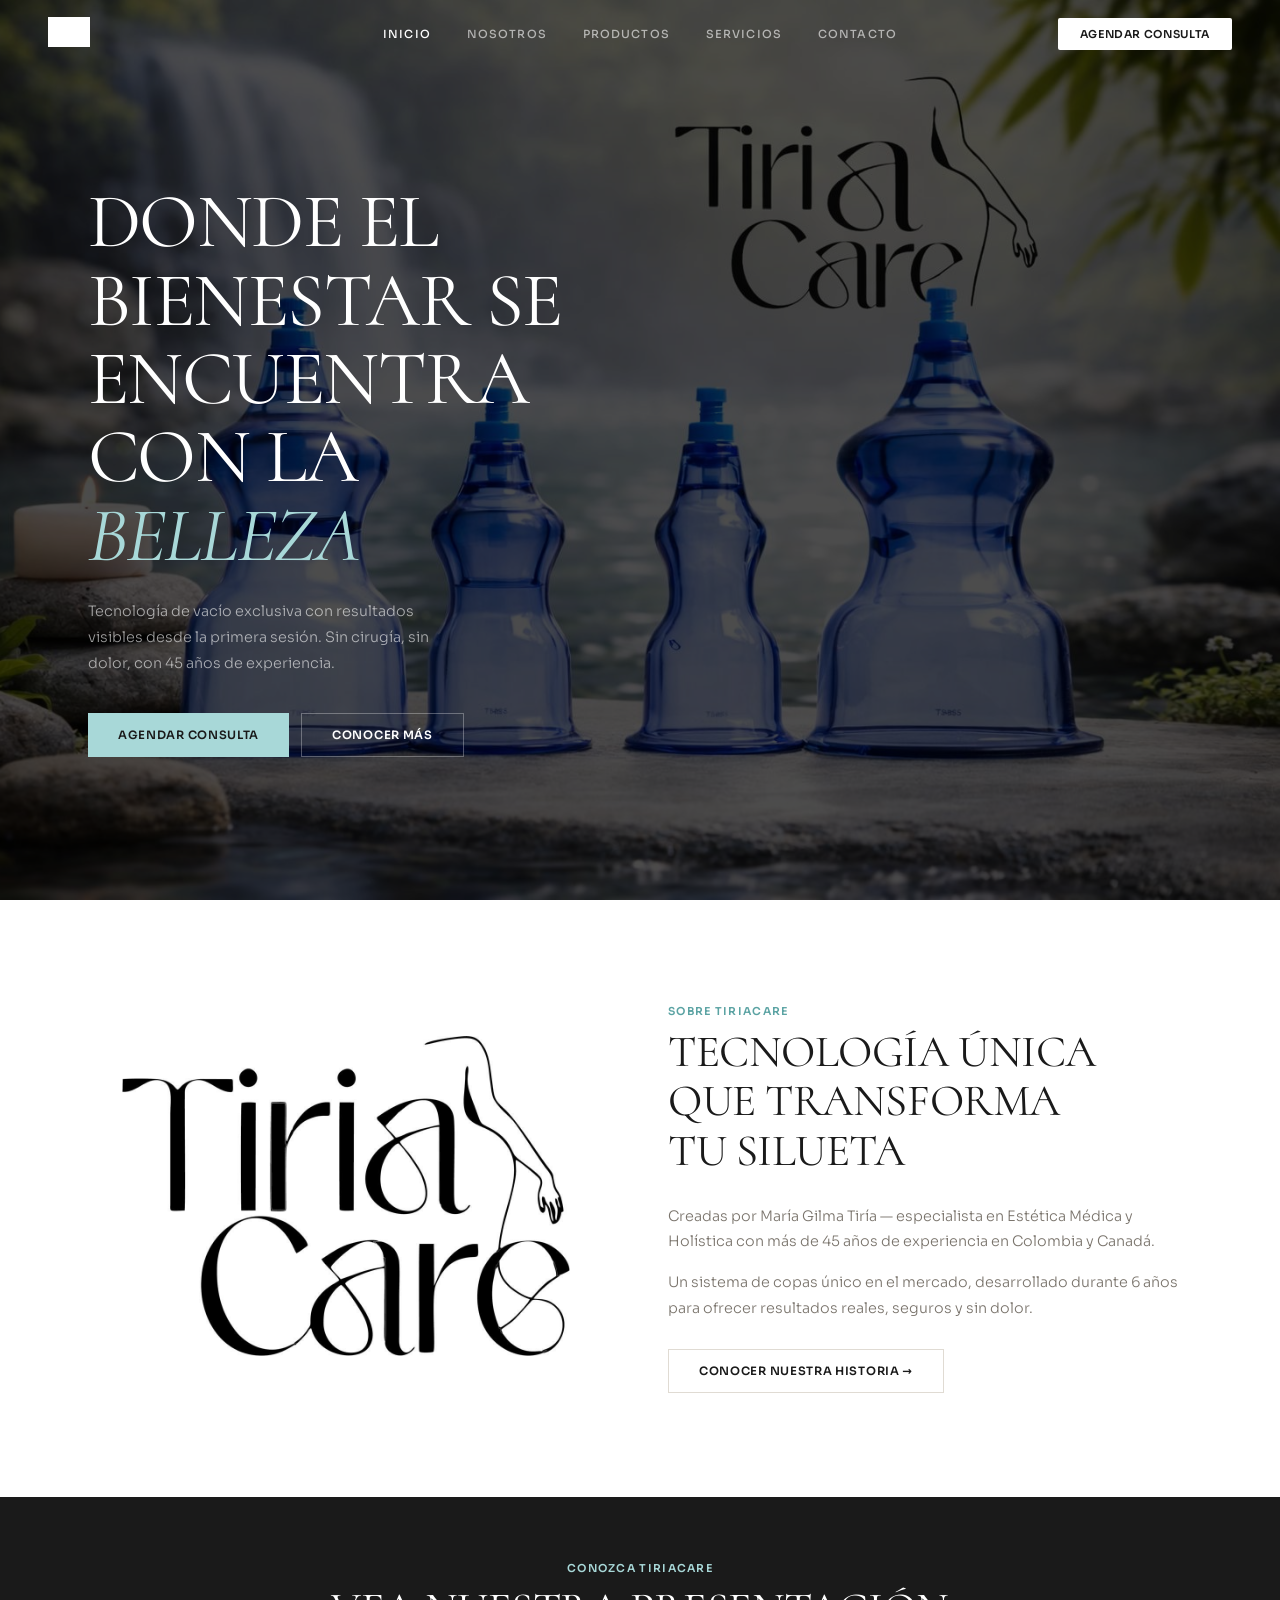
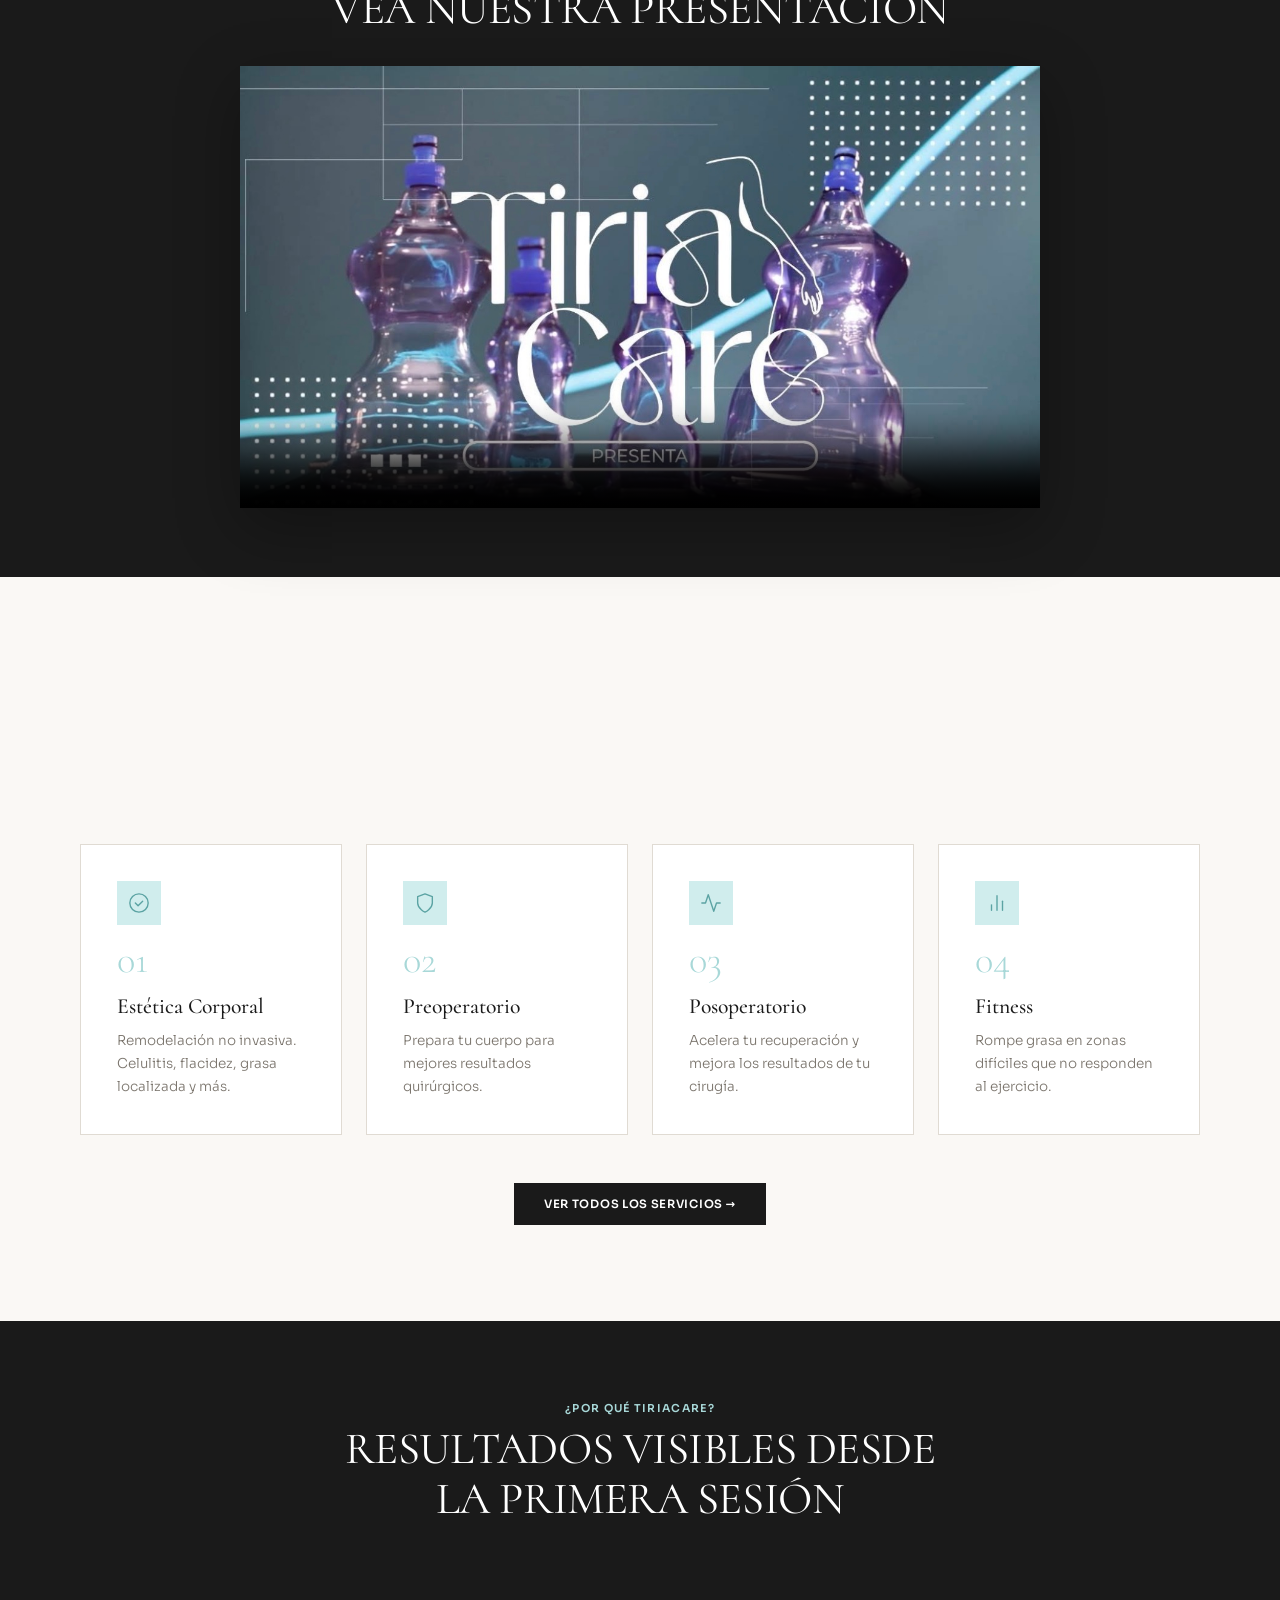
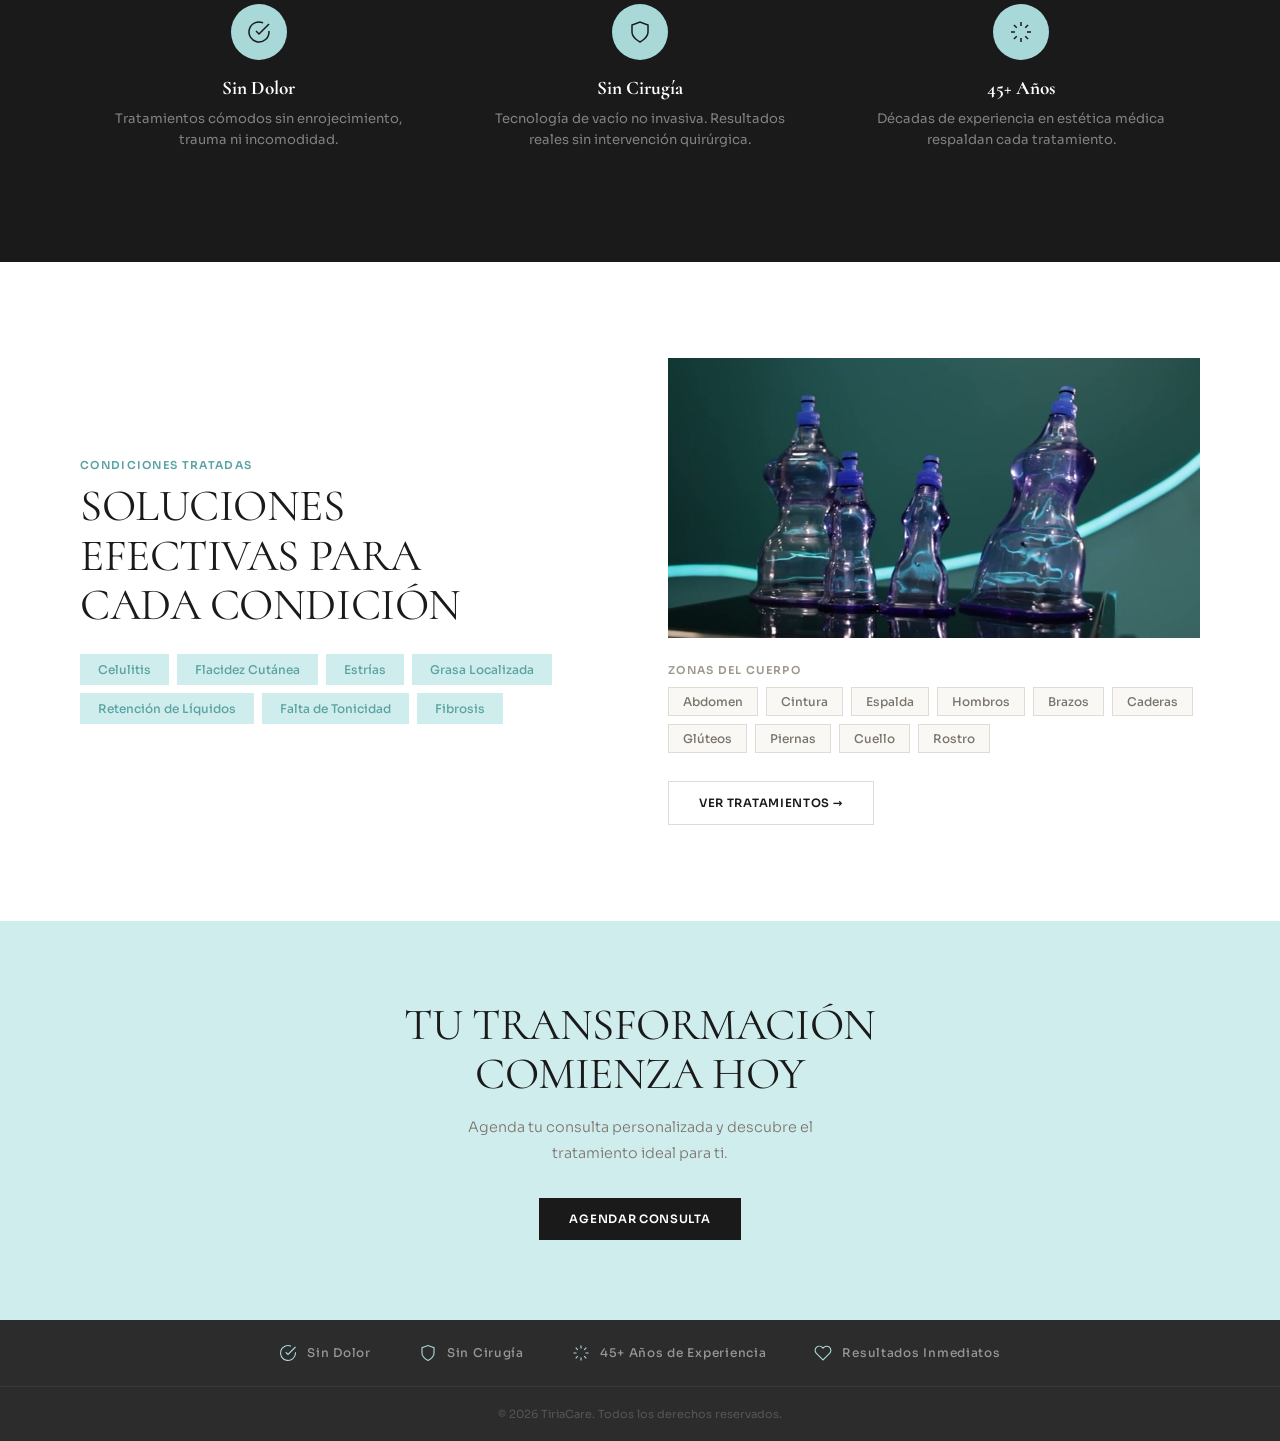
==== index.html @ 706fa767 "Revert to last good version before mobile hero experiments Co-Authored-By: Claude Opus 4.6 (1M conte" ====
<!DOCTYPE html>
<html lang="es">
<head>
  <meta charset="UTF-8">
  <meta name="viewport" content="width=device-width, initial-scale=1.0">
  <title>TiriaCare — Estética Médica No Invasiva</title>
  <link rel="stylesheet" href="styles.css">
</head>
<body>

  <!-- Nav (dark for hero) -->
  <nav class="nav nav--dark" id="navbar">
    <a href="index.html" class="nav-logo"><img src="brand_assets/logo.jpeg" alt="TiriaCare"></a>
    <div class="nav-center">
      <a href="index.html" class="active">Inicio</a>
      <a href="pages/nosotros.html">Nosotros</a>
      <a href="pages/productos.html">Productos</a>
      <a href="pages/servicios.html">Servicios</a>
      <a href="pages/contacto.html">Contacto</a>
    </div>
    <a href="pages/contacto.html" class="nav-cta">Agendar Consulta</a>
    <button class="hamburger" id="hamburger" aria-label="Menú"><span></span><span></span><span></span></button>
  </nav>
  <div class="mobile-menu" id="mobileMenu">
    <a href="index.html">Inicio</a>
    <a href="pages/nosotros.html">Nosotros</a>
    <a href="pages/productos.html">Productos</a>
    <a href="pages/servicios.html">Servicios</a>
    <a href="pages/contacto.html">Contacto</a>
  </div>

  <!-- Hero with background image -->
  <section class="hero">
    <div class="hero-bg" style="background-image: url('brand_assets/products.jpeg'); filter: brightness(0.3); background-position: right center;"></div>
    <div class="hero-inner" style="grid-template-columns: 1fr 1fr; gap: 60px;">
      <div>
        <h1 class="reveal">Donde el bienestar se encuentra con la <em style="font-style: italic; color: var(--teal);">belleza</em></h1>
        <p class="hero-sub reveal d1">Tecnología de vacío exclusiva con resultados visibles desde la primera sesión. Sin cirugía, sin dolor, con 45 años de experiencia.</p>
        <div class="hero-actions reveal d2">
          <a href="pages/contacto.html" class="btn btn-teal">Agendar Consulta</a>
          <a href="pages/productos.html" class="btn btn-outline-light">Conocer Más</a>
        </div>
      </div>
      <div></div>
    </div>
  </section>

  <!-- About section -->
  <section class="section">
    <div class="container split">
      <div class="reveal-left">
        <img src="brand_assets/logo.jpeg" alt="TiriaCare" class="split-img" style="object-fit: contain; background: var(--white); padding: 40px;">
      </div>
      <div class="reveal-right">
        <p class="label">Sobre TiriaCare</p>
        <h2 class="h2">Tecnología única<br>que transforma<br>tu silueta</h2>
        <p class="body-text mt-md">Creadas por María Gilma Tiría — especialista en Estética Médica y Holística con más de 45 años de experiencia en Colombia y Canadá.</p>
        <p class="body-text mt-sm">Un sistema de copas único en el mercado, desarrollado durante 6 años para ofrecer resultados reales, seguros y sin dolor.</p>
        <div class="mt-md">
          <a href="pages/nosotros.html" class="btn btn-outline">Conocer Nuestra Historia →</a>
        </div>
      </div>
    </div>
  </section>

  <!-- Video Section -->
  <section class="section section-dark" style="padding: 64px 48px;">
    <div class="container text-center">
      <p class="label reveal" style="color: var(--teal);">Conozca TiriaCare</p>
      <h2 class="h2 reveal d1" style="color: var(--white); margin-bottom: 32px;">Vea nuestra presentación</h2>
      <div class="reveal d2" style="max-width: 800px; margin: 0 auto;">
        <video controls poster="brand_assets/Tiria Picture.jpeg" style="width: 100%; box-shadow: 0 20px 60px rgba(0,0,0,0.3);">
          <source src="brand_assets/Tiria Care Video.mp4" type="video/mp4">
        </video>
      </div>
    </div>
  </section>

  <!-- Services — cards row -->
  <section class="section section-cream">
    <div class="container">
      <div class="text-center reveal" style="margin-bottom: 48px;">
        <p class="label">Nuestros Servicios</p>
        <h2 class="h2">Mejora tu bienestar<br>a tu manera</h2>
      </div>
      <div class="grid-4">
        <div class="service-card reveal">
          <div style="width: 44px; height: 44px; background: var(--teal-light); display: flex; align-items: center; justify-content: center; margin-bottom: 16px;">
            <svg width="22" height="22" viewBox="0 0 24 24" fill="none" stroke="var(--teal-deep)" stroke-width="1.5" stroke-linecap="round" stroke-linejoin="round"><circle cx="12" cy="12" r="10"/><path d="M8 12l3 3 5-5"/></svg>
          </div>
          <div class="service-card-num">01</div>
          <h3>Estética Corporal</h3>
          <p>Remodelación no invasiva. Celulitis, flacidez, grasa localizada y más.</p>
        </div>
        <div class="service-card reveal d1">
          <div style="width: 44px; height: 44px; background: var(--teal-light); display: flex; align-items: center; justify-content: center; margin-bottom: 16px;">
            <svg width="22" height="22" viewBox="0 0 24 24" fill="none" stroke="var(--teal-deep)" stroke-width="1.5" stroke-linecap="round" stroke-linejoin="round"><path d="M12 22s8-4 8-10V5l-8-3-8 3v7c0 6 8 10 8 10z"/></svg>
          </div>
          <div class="service-card-num">02</div>
          <h3>Preoperatorio</h3>
          <p>Prepara tu cuerpo para mejores resultados quirúrgicos.</p>
        </div>
        <div class="service-card reveal d2">
          <div style="width: 44px; height: 44px; background: var(--teal-light); display: flex; align-items: center; justify-content: center; margin-bottom: 16px;">
            <svg width="22" height="22" viewBox="0 0 24 24" fill="none" stroke="var(--teal-deep)" stroke-width="1.5" stroke-linecap="round" stroke-linejoin="round"><path d="M22 12h-4l-3 9L9 3l-3 9H2"/></svg>
          </div>
          <div class="service-card-num">03</div>
          <h3>Posoperatorio</h3>
          <p>Acelera tu recuperación y mejora los resultados de tu cirugía.</p>
        </div>
        <div class="service-card reveal d3">
          <div style="width: 44px; height: 44px; background: var(--teal-light); display: flex; align-items: center; justify-content: center; margin-bottom: 16px;">
            <svg width="22" height="22" viewBox="0 0 24 24" fill="none" stroke="var(--teal-deep)" stroke-width="1.5" stroke-linecap="round" stroke-linejoin="round"><path d="M18 20V10"/><path d="M12 20V4"/><path d="M6 20v-6"/></svg>
          </div>
          <div class="service-card-num">04</div>
          <h3>Fitness</h3>
          <p>Rompe grasa en zonas difíciles que no responden al ejercicio.</p>
        </div>
      </div>
      <div class="text-center mt-lg reveal">
        <a href="pages/servicios.html" class="btn btn-dark">Ver Todos los Servicios →</a>
      </div>
    </div>
  </section>

  <!-- Why TiriaCare -->
  <section class="section-dark" style="padding: 80px 48px;">
    <div class="container">
      <div class="text-center reveal" style="margin-bottom: 48px;">
        <p class="label" style="color: var(--teal);">¿Por Qué TiriaCare?</p>
        <h2 class="h2" style="color: var(--white);">Resultados visibles desde<br>la primera sesión</h2>
      </div>
      <div class="grid-3">
        <div class="reveal" style="text-align: center; padding: 32px 20px;">
          <div style="width: 56px; height: 56px; border-radius: 50%; background: var(--teal); display: flex; align-items: center; justify-content: center; margin: 0 auto 16px;">
            <svg width="24" height="24" viewBox="0 0 24 24" fill="none" stroke="var(--black)" stroke-width="1.5"><path d="M22 11.08V12a10 10 0 1 1-5.93-9.14"/><polyline points="22 4 12 14.01 9 11.01"/></svg>
          </div>
          <h3 style="font-family: var(--serif); font-size: 1.2rem; color: var(--white); margin-bottom: 8px;">Sin Dolor</h3>
          <p style="font-size: 0.82rem; color: rgba(255,255,255,0.45); line-height: 1.6;">Tratamientos cómodos sin enrojecimiento, trauma ni incomodidad.</p>
        </div>
        <div class="reveal d1" style="text-align: center; padding: 32px 20px;">
          <div style="width: 56px; height: 56px; border-radius: 50%; background: var(--teal); display: flex; align-items: center; justify-content: center; margin: 0 auto 16px;">
            <svg width="24" height="24" viewBox="0 0 24 24" fill="none" stroke="var(--black)" stroke-width="1.5"><path d="M12 22s8-4 8-10V5l-8-3-8 3v7c0 6 8 10 8 10z"/></svg>
          </div>
          <h3 style="font-family: var(--serif); font-size: 1.2rem; color: var(--white); margin-bottom: 8px;">Sin Cirugía</h3>
          <p style="font-size: 0.82rem; color: rgba(255,255,255,0.45); line-height: 1.6;">Tecnología de vacío no invasiva. Resultados reales sin intervención quirúrgica.</p>
        </div>
        <div class="reveal d2" style="text-align: center; padding: 32px 20px;">
          <div style="width: 56px; height: 56px; border-radius: 50%; background: var(--teal); display: flex; align-items: center; justify-content: center; margin: 0 auto 16px;">
            <svg width="24" height="24" viewBox="0 0 24 24" fill="none" stroke="var(--black)" stroke-width="1.5"><path d="M12 2v4m0 12v4M4.93 4.93l2.83 2.83m8.48 8.48l2.83 2.83M2 12h4m12 0h4M4.93 19.07l2.83-2.83m8.48-8.48l2.83-2.83"/></svg>
          </div>
          <h3 style="font-family: var(--serif); font-size: 1.2rem; color: var(--white); margin-bottom: 8px;">45+ Años</h3>
          <p style="font-size: 0.82rem; color: rgba(255,255,255,0.45); line-height: 1.6;">Décadas de experiencia en estética médica respaldan cada tratamiento.</p>
        </div>
      </div>
    </div>
  </section>

  <!-- Conditions treated -->
  <section class="section">
    <div class="container split">
      <div class="reveal">
        <p class="label">Condiciones Tratadas</p>
        <h2 class="h2">Soluciones<br>efectivas para<br>cada condición</h2>
        <div style="display: flex; flex-wrap: wrap; gap: 8px; margin-top: 24px;">
          <span class="chip">Celulitis</span>
          <span class="chip">Flacidez Cutánea</span>
          <span class="chip">Estrías</span>
          <span class="chip">Grasa Localizada</span>
          <span class="chip">Retención de Líquidos</span>
          <span class="chip">Falta de Tonicidad</span>
          <span class="chip">Fibrosis</span>
        </div>
      </div>
      <div class="reveal-right">
        <img src="brand_assets/video-still-3.jpeg" alt="Copas TiriaCare" style="width: 100%; height: 280px; object-fit: cover; margin-bottom: 20px;">
        <p class="label label-dark">Zonas del Cuerpo</p>
        <div style="display: flex; flex-wrap: wrap; gap: 8px; margin-top: 8px;">
          <span class="zone-tag">Abdomen</span>
          <span class="zone-tag">Cintura</span>
          <span class="zone-tag">Espalda</span>
          <span class="zone-tag">Hombros</span>
          <span class="zone-tag">Brazos</span>
          <span class="zone-tag">Caderas</span>
          <span class="zone-tag">Glúteos</span>
          <span class="zone-tag">Piernas</span>
          <span class="zone-tag">Cuello</span>
          <span class="zone-tag">Rostro</span>
        </div>
        <div class="mt-md">
          <a href="pages/servicios.html" class="btn btn-outline">Ver Tratamientos →</a>
        </div>
      </div>
    </div>
  </section>

  <!-- CTA -->
  <section class="section-teal" style="padding: 80px 48px; text-align: center;">
    <div class="container">
      <h2 class="h2 reveal">Tu transformación<br>comienza hoy</h2>
      <p class="body-text reveal d1" style="max-width: 420px; margin: 16px auto 32px;">Agenda tu consulta personalizada y descubre el tratamiento ideal para ti.</p>
      <div class="reveal d2">
        <a href="pages/contacto.html" class="btn btn-dark">Agendar Consulta</a>
      </div>
    </div>
  </section>

  <!-- Trust strip -->
  <div style="background: var(--charcoal); padding: 24px 48px; border-bottom: 1px solid rgba(255,255,255,0.06);">
    <div class="container" style="display: flex; justify-content: center; align-items: center; gap: 48px; flex-wrap: wrap;">
      <div style="display: flex; align-items: center; gap: 10px;">
        <svg width="18" height="18" viewBox="0 0 24 24" fill="none" stroke="var(--teal)" stroke-width="1.5"><path d="M22 11.08V12a10 10 0 1 1-5.93-9.14"/><polyline points="22 4 12 14.01 9 11.01"/></svg>
        <span style="font-size: 0.75rem; font-weight: 500; color: rgba(255,255,255,0.5); letter-spacing: 0.06em;">Sin Dolor</span>
      </div>
      <div style="display: flex; align-items: center; gap: 10px;">
        <svg width="18" height="18" viewBox="0 0 24 24" fill="none" stroke="var(--teal)" stroke-width="1.5"><path d="M12 22s8-4 8-10V5l-8-3-8 3v7c0 6 8 10 8 10z"/></svg>
        <span style="font-size: 0.75rem; font-weight: 500; color: rgba(255,255,255,0.5); letter-spacing: 0.06em;">Sin Cirugía</span>
      </div>
      <div style="display: flex; align-items: center; gap: 10px;">
        <svg width="18" height="18" viewBox="0 0 24 24" fill="none" stroke="var(--teal)" stroke-width="1.5"><path d="M12 2v4m0 12v4M4.93 4.93l2.83 2.83m8.48 8.48l2.83 2.83M2 12h4m12 0h4M4.93 19.07l2.83-2.83m8.48-8.48l2.83-2.83"/></svg>
        <span style="font-size: 0.75rem; font-weight: 500; color: rgba(255,255,255,0.5); letter-spacing: 0.06em;">45+ Años de Experiencia</span>
      </div>
      <div style="display: flex; align-items: center; gap: 10px;">
        <svg width="18" height="18" viewBox="0 0 24 24" fill="none" stroke="var(--teal)" stroke-width="1.5"><path d="M20.84 4.61a5.5 5.5 0 0 0-7.78 0L12 5.67l-1.06-1.06a5.5 5.5 0 0 0-7.78 7.78l1.06 1.06L12 21.23l7.78-7.78 1.06-1.06a5.5 5.5 0 0 0 0-7.78z"/></svg>
        <span style="font-size: 0.75rem; font-weight: 500; color: rgba(255,255,255,0.5); letter-spacing: 0.06em;">Resultados Inmediatos</span>
      </div>
    </div>
  </div>

  <!-- Footer minimal -->
  <footer style="background: var(--charcoal); padding: 20px 48px; text-align: center;">
    <p style="font-size: 0.7rem; color: rgba(255,255,255,0.2);">&copy; 2026 TiriaCare. Todos los derechos reservados.</p>
  </footer>

  <script src="main.js"></script>
</body>
</html>
---- styles.css ----
@import url('https://fonts.googleapis.com/css2?family=Cormorant:ital,wght@0,300;0,400;0,500;0,600;0,700;1,300;1,400;1,500&family=Sora:wght@300;400;500;600;700&display=swap');

:root {
  --black: #1A1A1A;
  --white: #FFFFFF;
  --cream: #FAF8F5;
  --warm: #F3EFE9;
  --teal: #A8D8D8;
  --teal-light: #D0EDED;
  --teal-dark: #7ABFBF;
  --teal-deep: #5BA3A3;
  --sand: #E0DBD3;
  --stone: #7A746C;
  --taupe: #9E978E;
  --charcoal: #2C2C2C;
  --serif: 'Cormorant', Georgia, serif;
  --sans: 'Sora', system-ui, sans-serif;
  --ease: cubic-bezier(0.22, 1, 0.36, 1);
}

*, *::before, *::after { margin: 0; padding: 0; box-sizing: border-box; }
html { scroll-behavior: smooth; }
body {
  font-family: var(--sans);
  background: var(--white);
  color: var(--black);
  overflow-x: hidden;
  -webkit-font-smoothing: antialiased;
}
::selection { background: var(--teal); color: var(--black); }

/* ─── NAV ─── */
.nav {
  position: fixed;
  top: 0; left: 0; right: 0;
  z-index: 100;
  padding: 0 48px;
  height: 68px;
  display: flex;
  align-items: center;
  justify-content: space-between;
  transition: background 0.4s ease, box-shadow 0.4s ease;
}
.nav.scrolled {
  background: rgba(255,255,255,0.95);
  backdrop-filter: blur(20px);
  -webkit-backdrop-filter: blur(20px);
  box-shadow: 0 1px 0 rgba(0,0,0,0.06);
}
.nav-logo img { height: 30px; width: auto; }
.nav--dark .nav-logo img { filter: brightness(0) invert(1); }
.nav--light .nav-logo img { filter: none; }
.nav.scrolled .nav-logo img { filter: none; }
.nav-center {
  display: flex;
  align-items: center;
  gap: 36px;
  position: absolute;
  left: 50%;
  transform: translateX(-50%);
}
.nav-center a {
  font-size: 0.7rem;
  font-weight: 500;
  letter-spacing: 0.1em;
  text-transform: uppercase;
  text-decoration: none;
  transition: color 0.3s ease;
}
.nav--dark .nav-center a { color: rgba(255,255,255,0.6); }
.nav--dark .nav-center a:hover,
.nav--dark .nav-center a.active { color: var(--white); }
.nav--light .nav-center a { color: var(--stone); }
.nav--light .nav-center a:hover,
.nav--light .nav-center a.active { color: var(--black); }
.nav.scrolled .nav-center a { color: var(--stone); }
.nav.scrolled .nav-center a:hover,
.nav.scrolled .nav-center a.active { color: var(--black); }

.nav-cta {
  padding: 9px 22px;
  font-size: 0.68rem;
  font-weight: 600;
  letter-spacing: 0.06em;
  text-transform: uppercase;
  text-decoration: none;
  border-radius: 2px;
  transition: all 0.3s ease;
}
.nav--dark .nav-cta { background: var(--white); color: var(--black); }
.nav--dark .nav-cta:hover { background: var(--teal); }
.nav--light .nav-cta { background: var(--black); color: var(--white); }
.nav--light .nav-cta:hover { background: var(--teal-deep); color: var(--white); }
.nav.scrolled .nav-cta { background: var(--black); color: var(--white); }
.nav.scrolled .nav-cta:hover { background: var(--teal-deep); }
.nav-cta:focus-visible { outline: 2px solid var(--teal); outline-offset: 3px; }

/* Hamburger */
.hamburger {
  display: none; flex-direction: column; gap: 5px;
  cursor: pointer; background: none; border: none; padding: 8px; z-index: 300;
}
.hamburger span { width: 22px; height: 1.5px; transition: transform 0.3s ease, opacity 0.3s ease; }
.nav--dark .hamburger span { background: var(--white); }
.nav--light .hamburger span { background: var(--black); }
.nav.scrolled .hamburger span { background: var(--black); }
.hamburger.active span:nth-child(1) { transform: translateY(6.5px) rotate(45deg); }
.hamburger.active span:nth-child(2) { opacity: 0; }
.hamburger.active span:nth-child(3) { transform: translateY(-6.5px) rotate(-45deg); }

.mobile-menu {
  position: fixed; inset: 0; z-index: 200;
  background: var(--white);
  display: flex; flex-direction: column; align-items: center; justify-content: center; gap: 24px;
  transform: translateY(-100%);
  transition: transform 0.5s var(--ease);
}
.mobile-menu.open { transform: translateY(0); }
.mobile-menu a {
  font-family: var(--serif); font-size: 2rem; font-weight: 500;
  color: var(--black); text-decoration: none;
}
.mobile-menu a:hover { color: var(--teal-deep); }

@media (max-width: 900px) {
  .hamburger { display: flex; }
  .nav-center, .nav > .nav-cta { display: none; }
  .nav { padding: 0 20px; }
}

/* ─── ANIMATIONS ─── */
.reveal { opacity: 0; transform: translateY(28px); transition: opacity 0.8s var(--ease), transform 0.8s var(--ease); }
.reveal.visible { opacity: 1; transform: translateY(0); }
.reveal-left { opacity: 0; transform: translateX(-28px); transition: opacity 0.8s var(--ease), transform 0.8s var(--ease); }
.reveal-left.visible { opacity: 1; transform: translateX(0); }
.reveal-right { opacity: 0; transform: translateX(28px); transition: opacity 0.8s var(--ease), transform 0.8s var(--ease); }
.reveal-right.visible { opacity: 1; transform: translateX(0); }
.d1 { transition-delay: 0.1s; } .d2 { transition-delay: 0.2s; }
.d3 { transition-delay: 0.3s; } .d4 { transition-delay: 0.4s; }

/* ─── HERO ─── */
.hero {
  position: relative;
  min-height: 100vh;
  display: flex;
  align-items: center;
  overflow: hidden;
}
.hero-bg {
  position: absolute;
  inset: 0;
  background: url('brand_assets/products.jpeg') center/cover no-repeat;
  filter: brightness(0.35);
}
.hero-inner {
  position: relative;
  max-width: 1200px;
  margin: 0 auto;
  padding: 160px 48px 120px;
  display: grid;
  grid-template-columns: 1.2fr 0.8fr;
  gap: 60px;
  align-items: center;
  width: 100%;
}
.hero h1 {
  font-family: var(--serif);
  font-size: clamp(3.2rem, 6vw, 5.5rem);
  font-weight: 400;
  line-height: 1.02;
  letter-spacing: -0.02em;
  color: var(--white);
  text-transform: uppercase;
  margin-bottom: 24px;
}
.hero-sub {
  font-size: 0.9rem;
  font-weight: 300;
  line-height: 1.8;
  color: rgba(255,255,255,0.6);
  max-width: 380px;
  margin-bottom: 36px;
}
.hero-actions { display: flex; gap: 12px; flex-wrap: wrap; }

/* Hero promo card */
.hero-card {
  background: var(--white);
  padding: 28px;
  max-width: 280px;
  box-shadow: 0 20px 60px rgba(0,0,0,0.2);
  justify-self: end;
}
.hero-card img { width: 100%; margin-bottom: 16px; }
.hero-card-label {
  font-size: 0.65rem;
  font-weight: 600;
  letter-spacing: 0.1em;
  text-transform: uppercase;
  color: var(--teal-deep);
  margin-bottom: 6px;
}
.hero-card h3 {
  font-family: var(--serif);
  font-size: 1.3rem;
  font-weight: 500;
  margin-bottom: 8px;
}
.hero-card p {
  font-size: 0.78rem;
  font-weight: 400;
  color: var(--stone);
  line-height: 1.6;
}
@media (max-width: 900px) {
  .hero-inner { grid-template-columns: 1fr; padding: 140px 20px 80px; gap: 32px; }
  .hero-card { justify-self: start; max-width: 260px; }
}

/* ─── BUTTONS ─── */
.btn {
  display: inline-flex; align-items: center; gap: 8px;
  padding: 14px 30px;
  font-family: var(--sans); font-size: 0.72rem; font-weight: 600;
  letter-spacing: 0.06em; text-transform: uppercase;
  text-decoration: none; cursor: pointer; border: none;
  transition: transform 0.3s var(--ease), box-shadow 0.3s ease, background 0.3s ease, color 0.3s ease, border-color 0.3s ease;
}
.btn:active { transform: translateY(0) !important; }
.btn:focus-visible { outline: 2px solid var(--teal); outline-offset: 3px; }
.btn-teal { background: var(--teal); color: var(--black); }
.btn-teal:hover { background: var(--teal-dark); transform: translateY(-2px); box-shadow: 0 8px 24px rgba(168,216,216,0.3); }
.btn-dark { background: var(--black); color: var(--white); }
.btn-dark:hover { background: var(--charcoal); transform: translateY(-2px); }
.btn-white { background: var(--white); color: var(--black); }
.btn-white:hover { transform: translateY(-2px); box-shadow: 0 8px 24px rgba(0,0,0,0.08); }
.btn-outline { background: transparent; color: var(--black); border: 1.5px solid var(--sand); }
.btn-outline:hover { border-color: var(--black); transform: translateY(-2px); }
.btn-outline-light { background: transparent; color: var(--white); border: 1.5px solid rgba(255,255,255,0.3); }
.btn-outline-light:hover { border-color: var(--white); transform: translateY(-2px); }

/* ─── SECTIONS ─── */
.section { padding: 96px 48px; }
.section-sm { padding: 56px 48px; }
.section-cream { background: var(--cream); }
.section-warm { background: var(--warm); }
.section-teal { background: var(--teal-light); }
.section-dark { background: var(--black); color: var(--white); }
.container { max-width: 1120px; margin: 0 auto; }
.container-narrow { max-width: 680px; margin: 0 auto; }
@media (max-width: 900px) {
  .section { padding: 64px 20px; }
  .section-sm { padding: 40px 20px; }
}

/* ─── LABELS ─── */
.label {
  font-size: 0.68rem; font-weight: 600;
  letter-spacing: 0.12em; text-transform: uppercase;
  color: var(--teal-deep); margin-bottom: 10px;
}
.label-dark { color: var(--taupe); }

/* ─── HEADINGS ─── */
.h2 {
  font-family: var(--serif);
  font-size: clamp(2rem, 3.5vw, 3rem);
  font-weight: 400; line-height: 1.1;
  letter-spacing: -0.01em;
  text-transform: uppercase;
}
.h3 {
  font-family: var(--serif);
  font-size: clamp(1.3rem, 2vw, 1.6rem);
  font-weight: 500; line-height: 1.25;
}
.body-text { font-size: 0.9rem; font-weight: 300; line-height: 1.75; color: var(--stone); }

/* ─── SPLIT SECTION (image + text side by side) ─── */
.split {
  display: grid;
  grid-template-columns: 1fr 1fr;
  gap: 56px;
  align-items: center;
}
.split-reverse { direction: rtl; }
.split-reverse > * { direction: ltr; }
@media (max-width: 900px) {
  .split, .split-reverse { grid-template-columns: 1fr; gap: 32px; }
}
.split-img {
  width: 100%;
  height: 400px;
  object-fit: cover;
}
.split-img-tall { height: 480px; }

/* ─── IMAGE GRID (3 images side by side) ─── */
.img-trio {
  display: grid;
  grid-template-columns: 1fr 1fr 1fr;
  gap: 16px;
}
.img-trio img {
  width: 100%;
  height: 320px;
  object-fit: cover;
}
@media (max-width: 900px) {
  .img-trio { grid-template-columns: 1fr; }
  .img-trio img { height: 240px; }
}

/* ─── TEAL PROMO BAND ─── */
.promo-band {
  background: var(--teal-light);
  padding: 64px 48px;
}
.promo-inner {
  max-width: 1120px;
  margin: 0 auto;
  display: grid;
  grid-template-columns: 1fr 1fr;
  gap: 48px;
  align-items: center;
}
.promo-text h2 {
  font-family: var(--serif);
  font-size: clamp(1.8rem, 3vw, 2.6rem);
  font-weight: 500;
  text-transform: uppercase;
  line-height: 1.1;
  margin-bottom: 16px;
}
.promo-badges {
  display: flex;
  gap: 12px;
  margin-bottom: 20px;
  flex-wrap: wrap;
}
.promo-badge {
  padding: 8px 16px;
  background: var(--teal);
  font-size: 0.7rem;
  font-weight: 600;
  letter-spacing: 0.04em;
  color: var(--black);
}
.promo-images {
  display: grid;
  grid-template-columns: 1fr 1fr;
  gap: 12px;
}
.promo-images img {
  width: 100%;
  height: 200px;
  object-fit: cover;
}
@media (max-width: 900px) {
  .promo-band { padding: 48px 20px; }
  .promo-inner { grid-template-columns: 1fr; }
}

/* ─── SERVICE CARDS ─── */
.service-card {
  background: var(--white);
  border: 1px solid var(--sand);
  padding: 36px;
  transition: transform 0.4s var(--ease), box-shadow 0.4s ease, border-color 0.3s ease;
  position: relative;
  overflow: hidden;
}
.service-card::after {
  content: '';
  position: absolute;
  bottom: 0; left: 0;
  width: 100%; height: 3px;
  background: var(--teal);
  transform: scaleX(0);
  transform-origin: left;
  transition: transform 0.4s var(--ease);
}
.service-card:hover {
  transform: translateY(-4px);
  box-shadow: 0 12px 36px rgba(0,0,0,0.06);
  border-color: var(--teal);
}
.service-card:hover::after { transform: scaleX(1); }
.service-card-num {
  font-family: var(--serif);
  font-size: 2.4rem;
  font-weight: 300;
  color: var(--teal);
  line-height: 1;
  margin-bottom: 14px;
}
.service-card h3 {
  font-family: var(--serif);
  font-size: 1.35rem;
  font-weight: 500;
  margin-bottom: 10px;
}
.service-card p {
  font-size: 0.85rem;
  font-weight: 300;
  line-height: 1.7;
  color: var(--stone);
}

/* ─── PRODUCT CARDS ─── */
.product-card {
  background: var(--white);
  border: 1px solid var(--sand);
  overflow: hidden;
  transition: transform 0.4s var(--ease), box-shadow 0.4s ease;
}
.product-card:hover {
  transform: translateY(-4px);
  box-shadow: 0 16px 48px rgba(0,0,0,0.07);
}
.product-card-img {
  height: 200px;
  background: var(--teal-light);
  display: flex;
  align-items: center;
  justify-content: center;
  padding: 24px;
  overflow: hidden;
}
.product-card-img img {
  max-height: 100%;
  max-width: 100%;
  object-fit: contain;
  transition: transform 0.6s var(--ease);
}
.product-card:hover .product-card-img img { transform: scale(1.05); }
.product-card-body {
  padding: 28px;
}
.product-card-body .tag {
  font-size: 0.65rem;
  font-weight: 600;
  letter-spacing: 0.1em;
  text-transform: uppercase;
  color: var(--teal-deep);
  margin-bottom: 6px;
  display: block;
}
.product-card-body h3 {
  font-family: var(--serif);
  font-size: 1.3rem;
  font-weight: 500;
  margin-bottom: 8px;
}
.product-card-body p {
  font-size: 0.82rem;
  font-weight: 300;
  line-height: 1.7;
  color: var(--stone);
}
.product-card-features {
  list-style: none;
  margin-top: 14px;
  display: flex;
  flex-direction: column;
  gap: 6px;
}
.product-card-features li {
  display: flex;
  align-items: center;
  gap: 8px;
  font-size: 0.78rem;
  color: var(--stone);
}
.product-card-features li::before {
  content: ''; width: 4px; height: 4px;
  border-radius: 50%; background: var(--teal-deep); flex-shrink: 0;
}

/* ─── GRIDS ─── */
.grid-2 { display: grid; grid-template-columns: 1fr 1fr; gap: 24px; }
.grid-3 { display: grid; grid-template-columns: repeat(3, 1fr); gap: 24px; }
.grid-4 { display: grid; grid-template-columns: repeat(4, 1fr); gap: 24px; }
@media (max-width: 1024px) { .grid-3, .grid-4 { grid-template-columns: 1fr 1fr; } }
@media (max-width: 768px) { .grid-2, .grid-3, .grid-4 { grid-template-columns: 1fr; } }

/* ─── CONDITION CHIPS ─── */
.chip {
  display: inline-block;
  padding: 8px 18px;
  background: var(--teal-light);
  font-size: 0.75rem;
  font-weight: 500;
  color: var(--teal-deep);
  transition: all 0.3s ease;
}
.chip:hover { background: var(--teal); transform: translateY(-2px); }

/* ─── ZONE TAGS ─── */
.zone-tag {
  display: inline-flex; align-items: center; gap: 6px;
  padding: 6px 14px;
  background: var(--cream);
  font-size: 0.75rem; font-weight: 500; color: var(--stone);
  border: 1px solid var(--sand);
}

/* ─── CTA BANNER ─── */
.cta-banner {
  padding: 96px 48px;
  background: var(--black);
  text-align: center;
  position: relative;
  overflow: hidden;
}
.cta-banner h2 {
  font-family: var(--serif);
  font-size: clamp(2rem, 3.5vw, 3rem);
  font-weight: 400;
  color: var(--white);
  text-transform: uppercase;
  margin-bottom: 16px;
}
.cta-banner p {
  font-size: 0.9rem; font-weight: 300;
  color: rgba(255,255,255,0.4);
  max-width: 420px;
  margin: 0 auto 32px;
  line-height: 1.7;
}
@media (max-width: 900px) { .cta-banner { padding: 64px 20px; } }

/* ─── FOOTER ─── */
.footer {
  padding: 56px 48px 28px;
  background: var(--charcoal);
  color: var(--white);
}
.footer-grid {
  max-width: 1120px; margin: 0 auto;
  display: grid; grid-template-columns: 2fr 1fr 1fr; gap: 40px;
}
.footer-brand p {
  font-size: 0.82rem; font-weight: 300;
  color: rgba(255,255,255,0.35);
  line-height: 1.6; max-width: 280px; margin-top: 14px;
}
.footer h4 {
  font-size: 0.65rem; font-weight: 600;
  letter-spacing: 0.14em; text-transform: uppercase;
  color: var(--teal); margin-bottom: 18px;
}
.footer-links { list-style: none; display: flex; flex-direction: column; gap: 10px; }
.footer-links a { font-size: 0.82rem; color: rgba(255,255,255,0.4); text-decoration: none; transition: color 0.3s ease; }
.footer-links a:hover { color: var(--white); }
.footer-bottom {
  max-width: 1120px; margin: 44px auto 0;
  padding-top: 20px;
  border-top: 1px solid rgba(255,255,255,0.06);
  display: flex; justify-content: space-between;
}
.footer-bottom p { font-size: 0.7rem; color: rgba(255,255,255,0.2); }
@media (max-width: 900px) {
  .footer { padding: 40px 20px 20px; }
  .footer-grid { grid-template-columns: 1fr; gap: 28px; }
  .footer-bottom { flex-direction: column; gap: 6px; }
}

/* ─── FORM ─── */
.form-group { margin-bottom: 20px; }
.form-group label {
  display: block; font-size: 0.68rem; font-weight: 600;
  letter-spacing: 0.1em; text-transform: uppercase;
  color: var(--taupe); margin-bottom: 8px;
}
.form-group input, .form-group textarea, .form-group select {
  width: 100%; padding: 14px 16px;
  font-family: var(--sans); font-size: 0.88rem; font-weight: 300;
  color: var(--black); background: var(--white);
  border: 1.5px solid var(--sand); outline: none;
  transition: border-color 0.3s ease;
}
.form-group input:focus, .form-group textarea:focus, .form-group select:focus { border-color: var(--teal-deep); }
.form-group textarea { resize: vertical; min-height: 120px; }

/* ─── PAGE HEADER ─── */
.page-header {
  padding: 140px 48px 72px;
  background: var(--cream);
  text-align: center;
}
.page-header-label {
  font-size: 0.68rem; font-weight: 600;
  letter-spacing: 0.15em; text-transform: uppercase;
  color: var(--teal-deep); margin-bottom: 14px;
}
.page-header h1 {
  font-family: var(--serif);
  font-size: clamp(2.4rem, 4.5vw, 3.6rem);
  font-weight: 400; line-height: 1.08;
  text-transform: uppercase;
  max-width: 600px; margin: 0 auto;
}
.page-header-sub {
  font-size: 0.92rem; font-weight: 300; line-height: 1.7;
  color: var(--stone); max-width: 460px; margin: 16px auto 0;
}
@media (max-width: 900px) { .page-header { padding: 120px 20px 56px; } }

/* Utility */
.logo-white { filter: brightness(0) invert(1); }
.text-center { text-align: center; }
.mt-sm { margin-top: 16px; }
.mt-md { margin-top: 28px; }
.mt-lg { margin-top: 48px; }
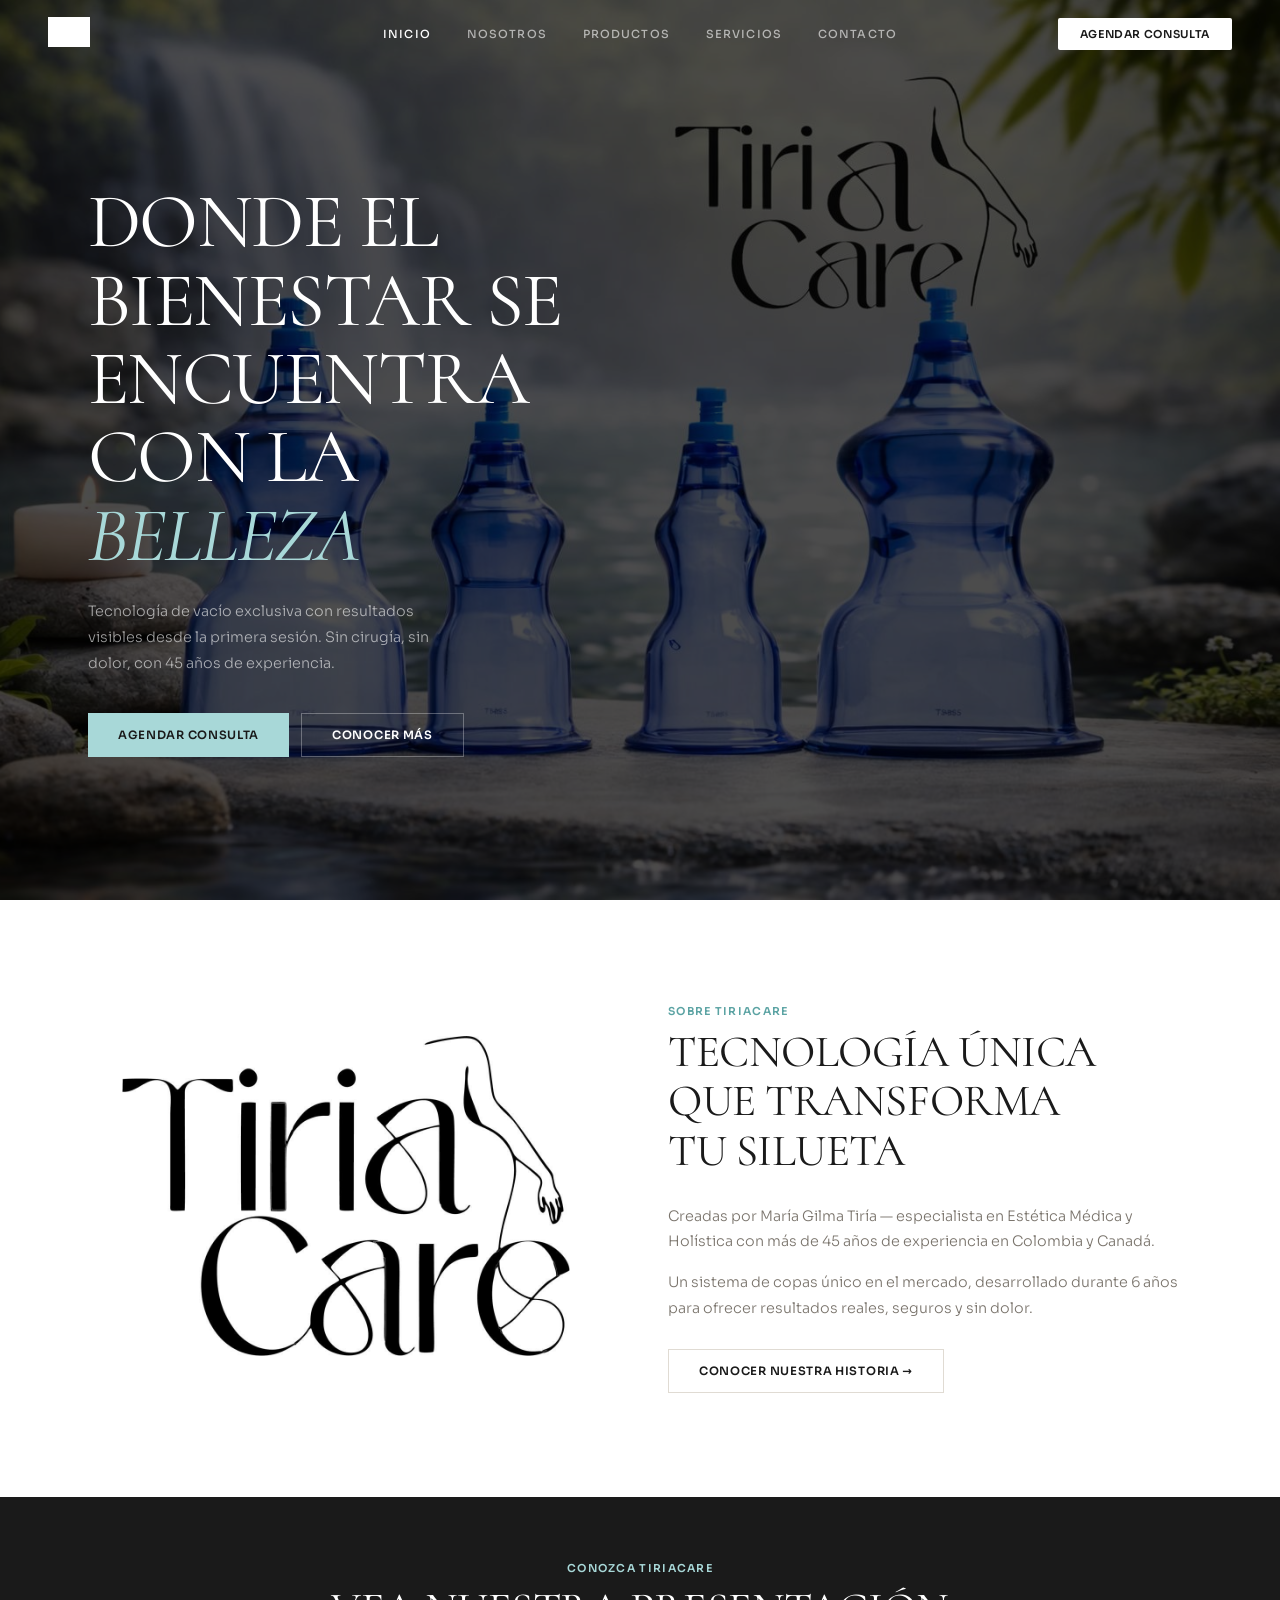
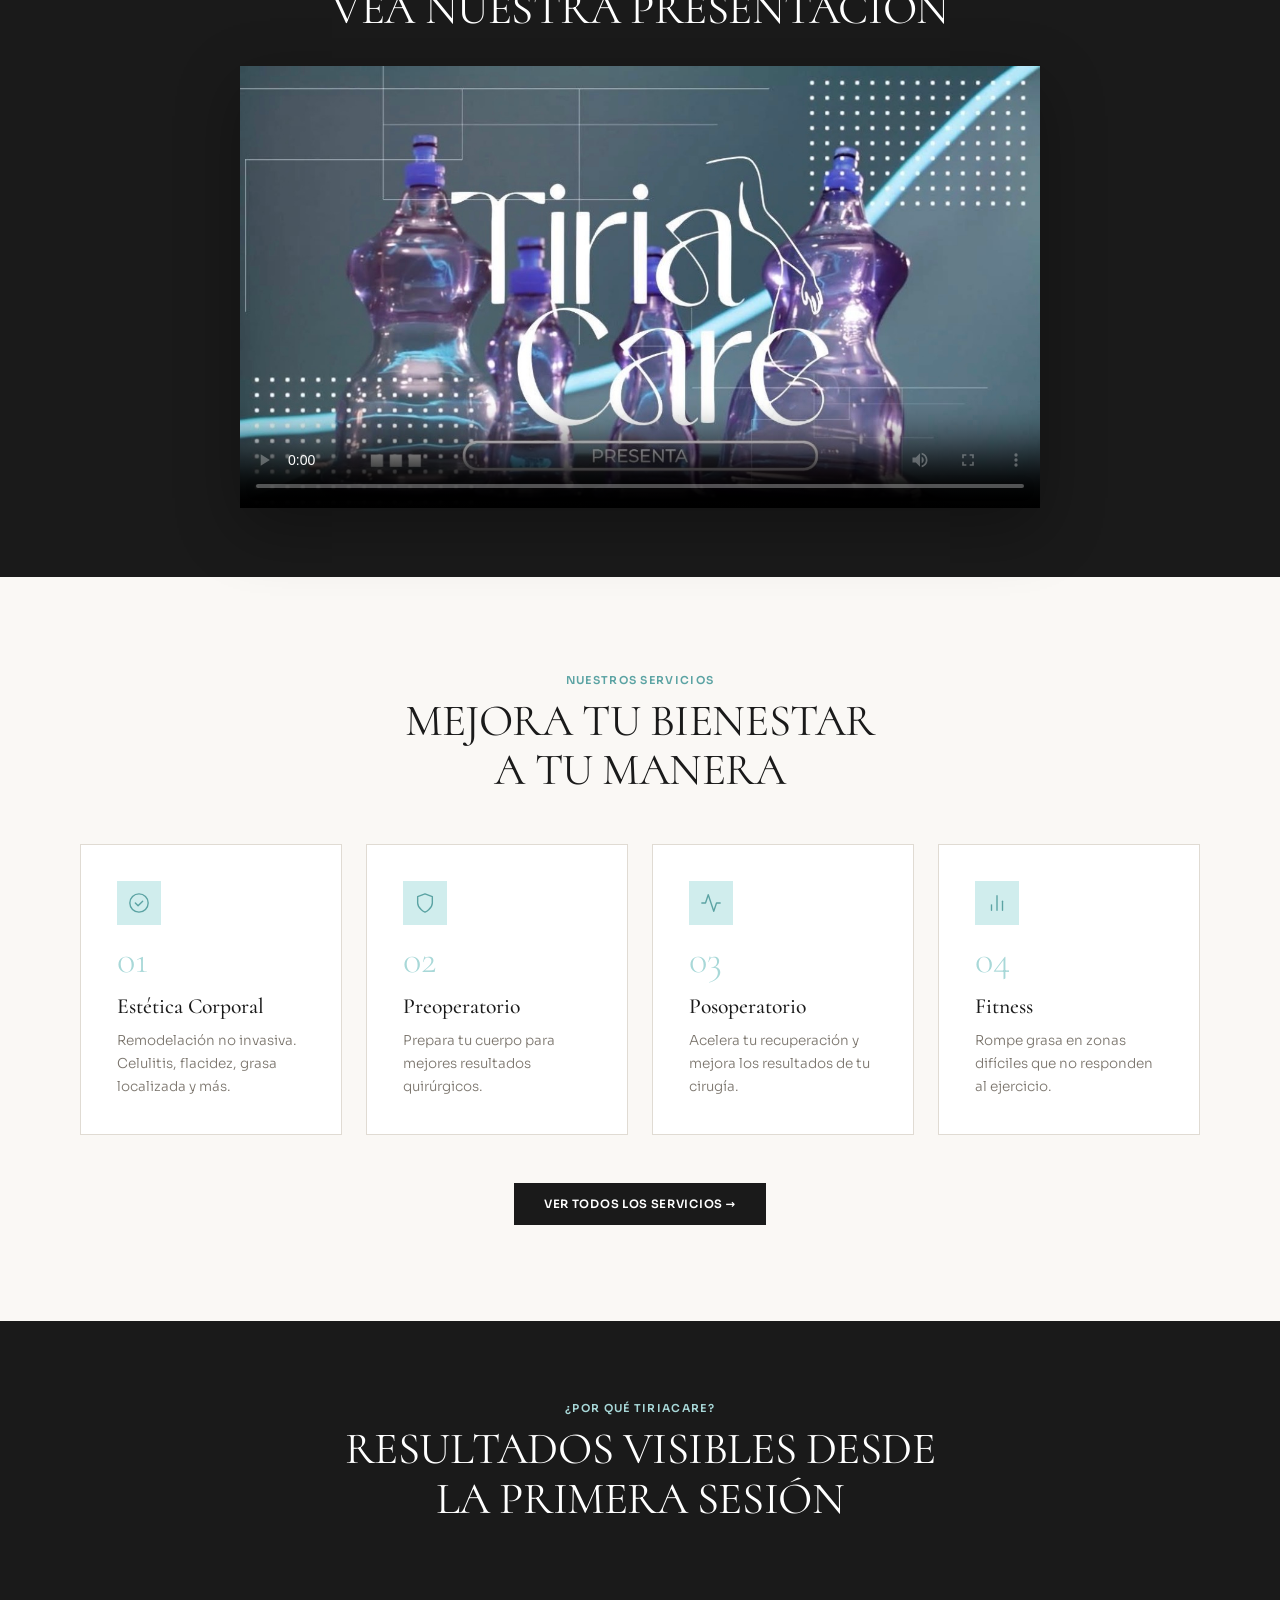
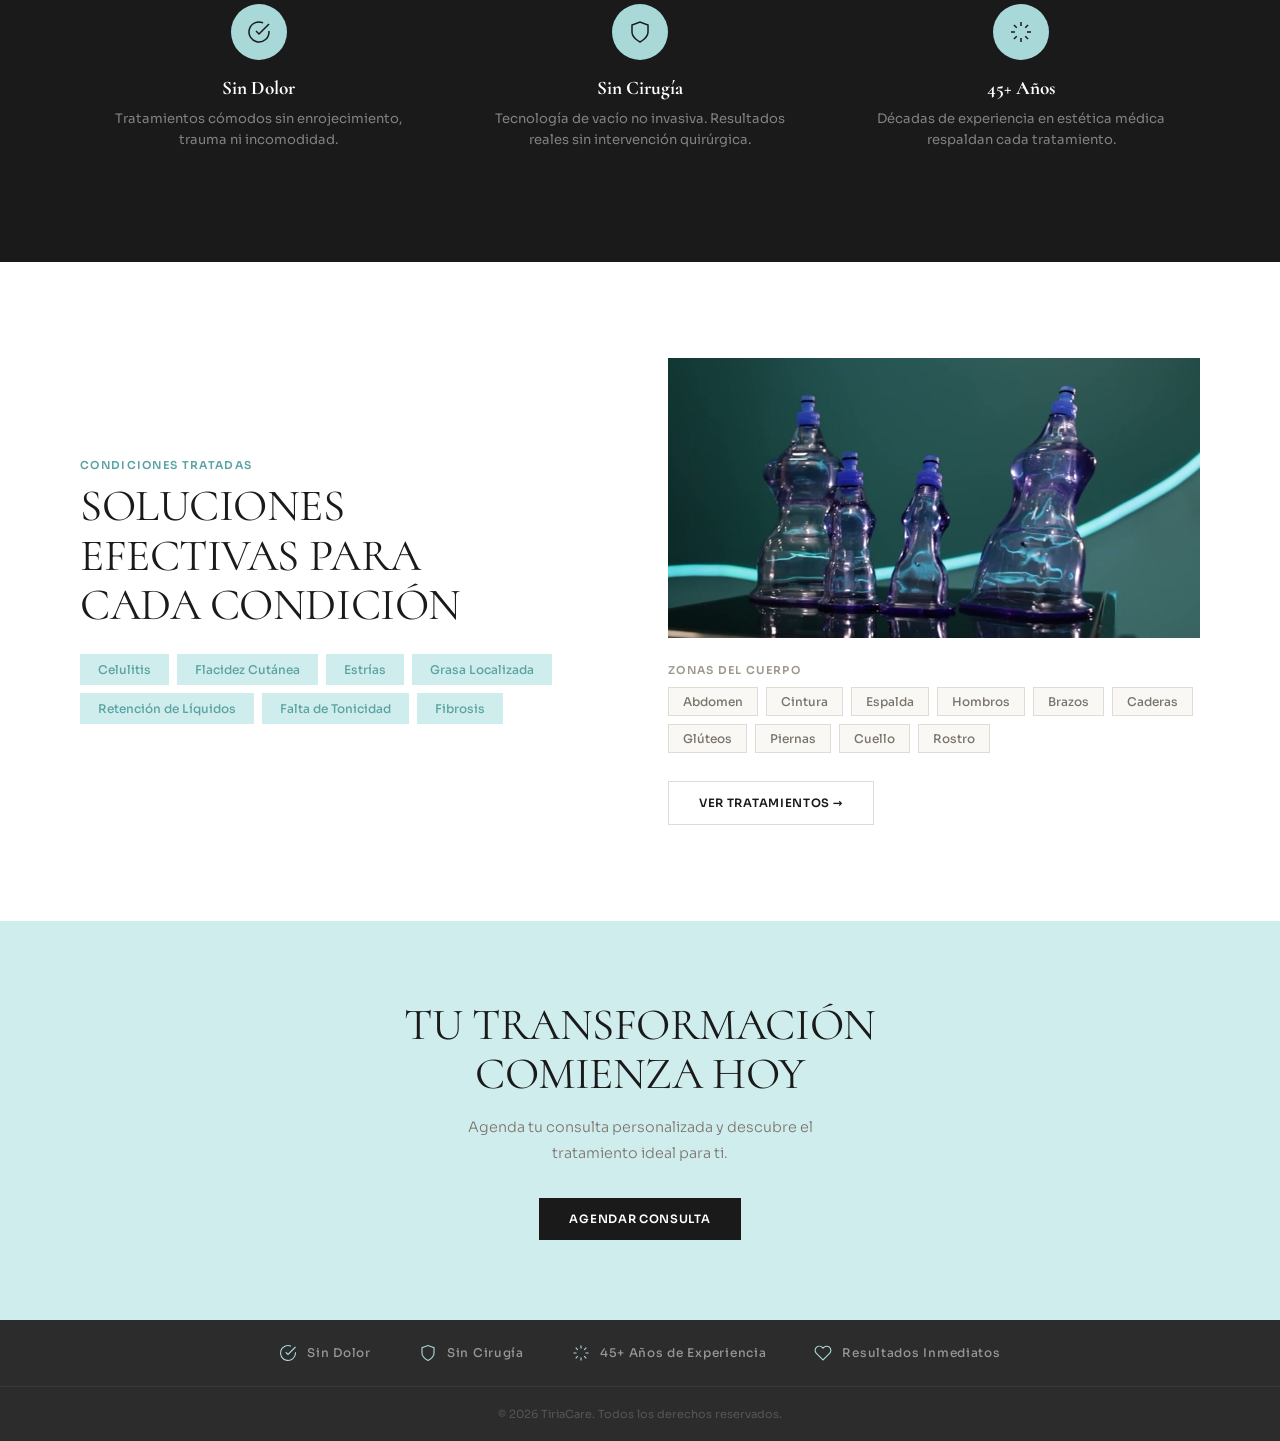
==== commit a2306f44: "Remove inline styles from hero-bg — CSS now controls position for both desktop and mobile Co-Authore" ====
--- a/index.html
+++ b/index.html
@@ -31,7 +31,7 @@
 
   <!-- Hero with background image -->
   <section class="hero">
-    <div class="hero-bg" style="background-image: url('brand_assets/products.jpeg'); filter: brightness(0.3); background-position: right center;"></div>
+    <div class="hero-bg"></div>
     <div class="hero-inner" style="grid-template-columns: 1fr 1fr; gap: 60px;">
       <div>
         <h1 class="reveal">Donde el bienestar se encuentra con la <em style="font-style: italic; color: var(--teal);">belleza</em></h1>
--- a/styles.css
+++ b/styles.css
@@ -149,8 +149,8 @@
 .hero-bg {
   position: absolute;
   inset: 0;
-  background: url('brand_assets/products.jpeg') center/cover no-repeat;
-  filter: brightness(0.35);
+  background: url('brand_assets/products.jpeg') right center / cover no-repeat;
+  filter: brightness(0.3);
 }
 .hero-inner {
   position: relative;
@@ -213,8 +213,25 @@
   line-height: 1.6;
 }
 @media (max-width: 900px) {
-  .hero-inner { grid-template-columns: 1fr; padding: 140px 20px 80px; gap: 32px; }
-  .hero-card { justify-self: start; max-width: 260px; }
+  .hero-bg { background-position: 95% center !important; filter: brightness(0.35) !important; }
+  .hero-inner {
+    grid-template-columns: 1fr !important;
+    padding: 120px 20px 48px !important;
+    gap: 0 !important;
+    min-height: 100vh;
+    min-height: 100svh;
+    display: flex !important;
+    flex-direction: column;
+    justify-content: flex-end;
+    background: linear-gradient(to top, rgba(0,0,0,0.85) 0%, rgba(0,0,0,0.5) 35%, rgba(0,0,0,0) 60%, transparent 100%);
+    position: relative;
+    z-index: 1;
+  }
+  .hero-inner > div:empty { display: none; }
+  .hero h1 { font-size: 1.8rem !important; line-height: 1.1 !important; }
+  .hero-sub { font-size: 0.82rem !important; max-width: 100%; }
+  .hero-actions { gap: 10px; }
+  .hero-actions .btn { font-size: 0.65rem; padding: 11px 18px; }
 }
 
 /* ─── BUTTONS ─── */
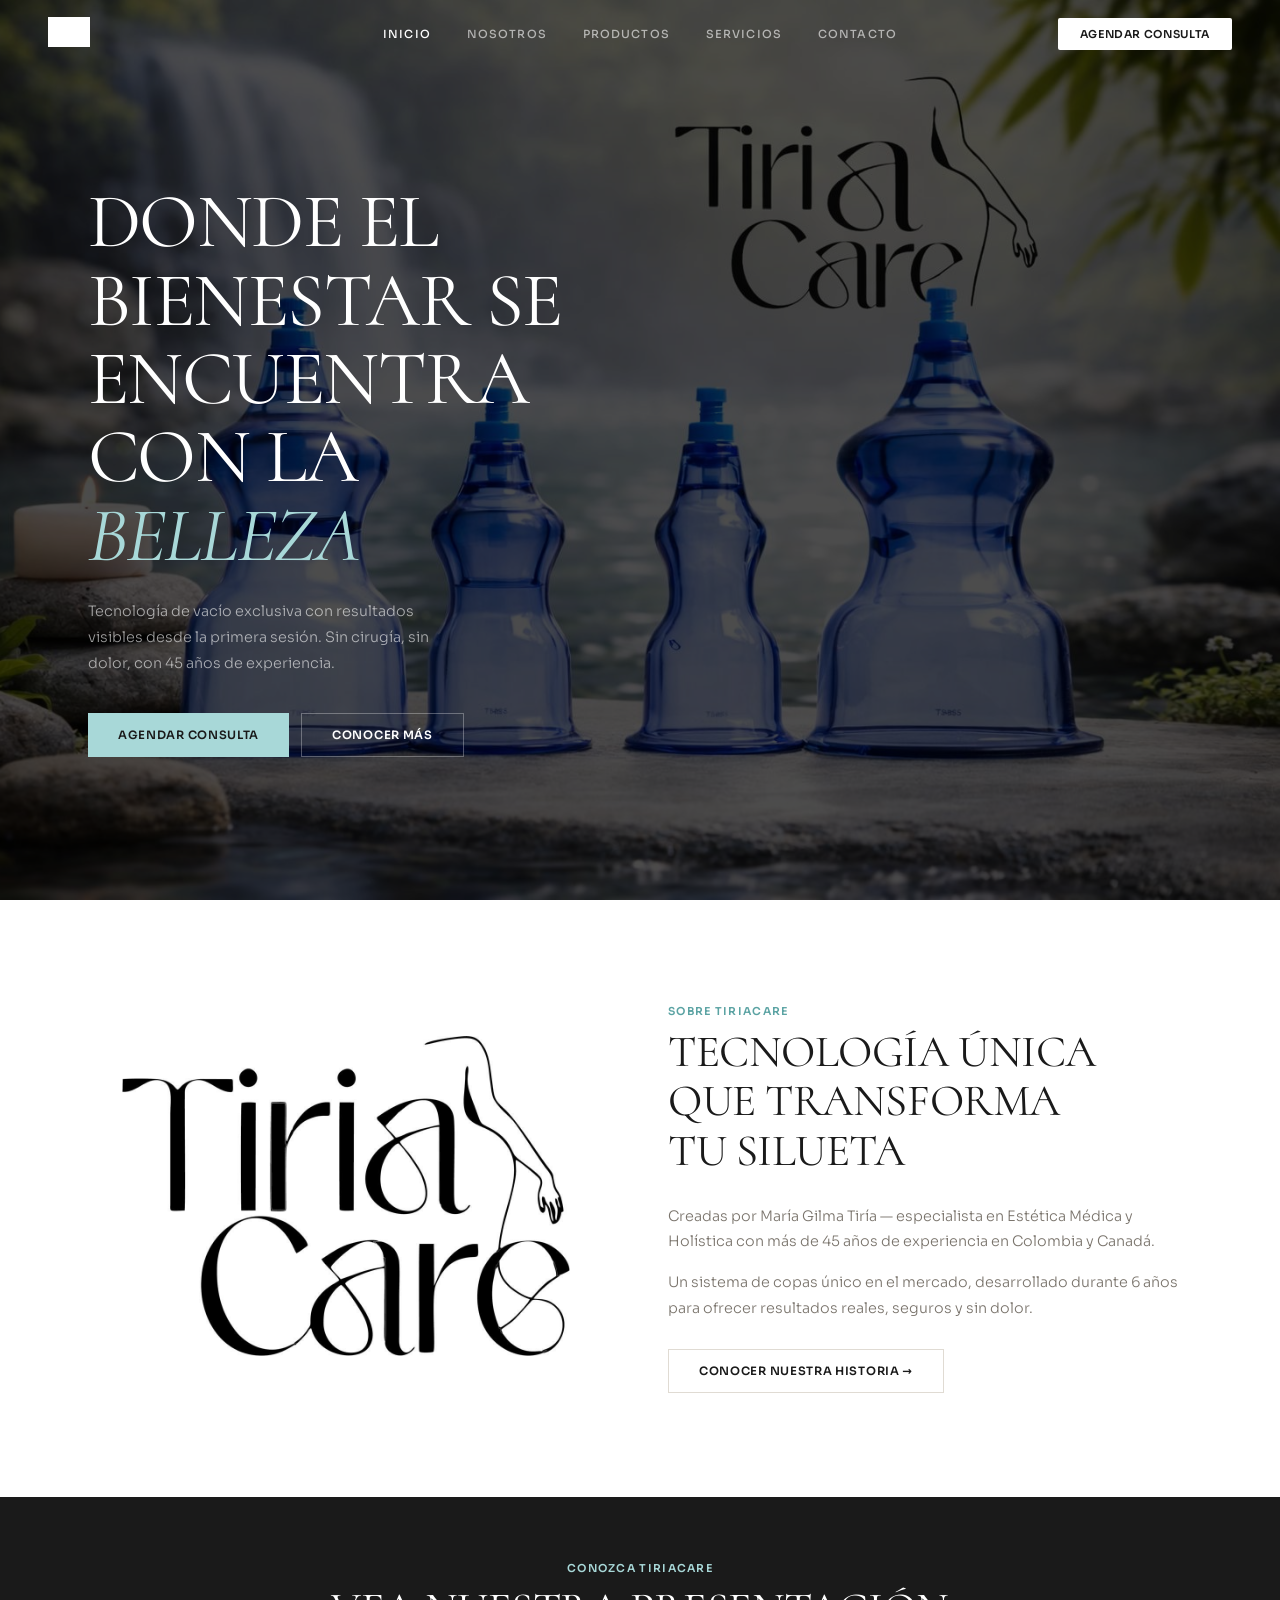
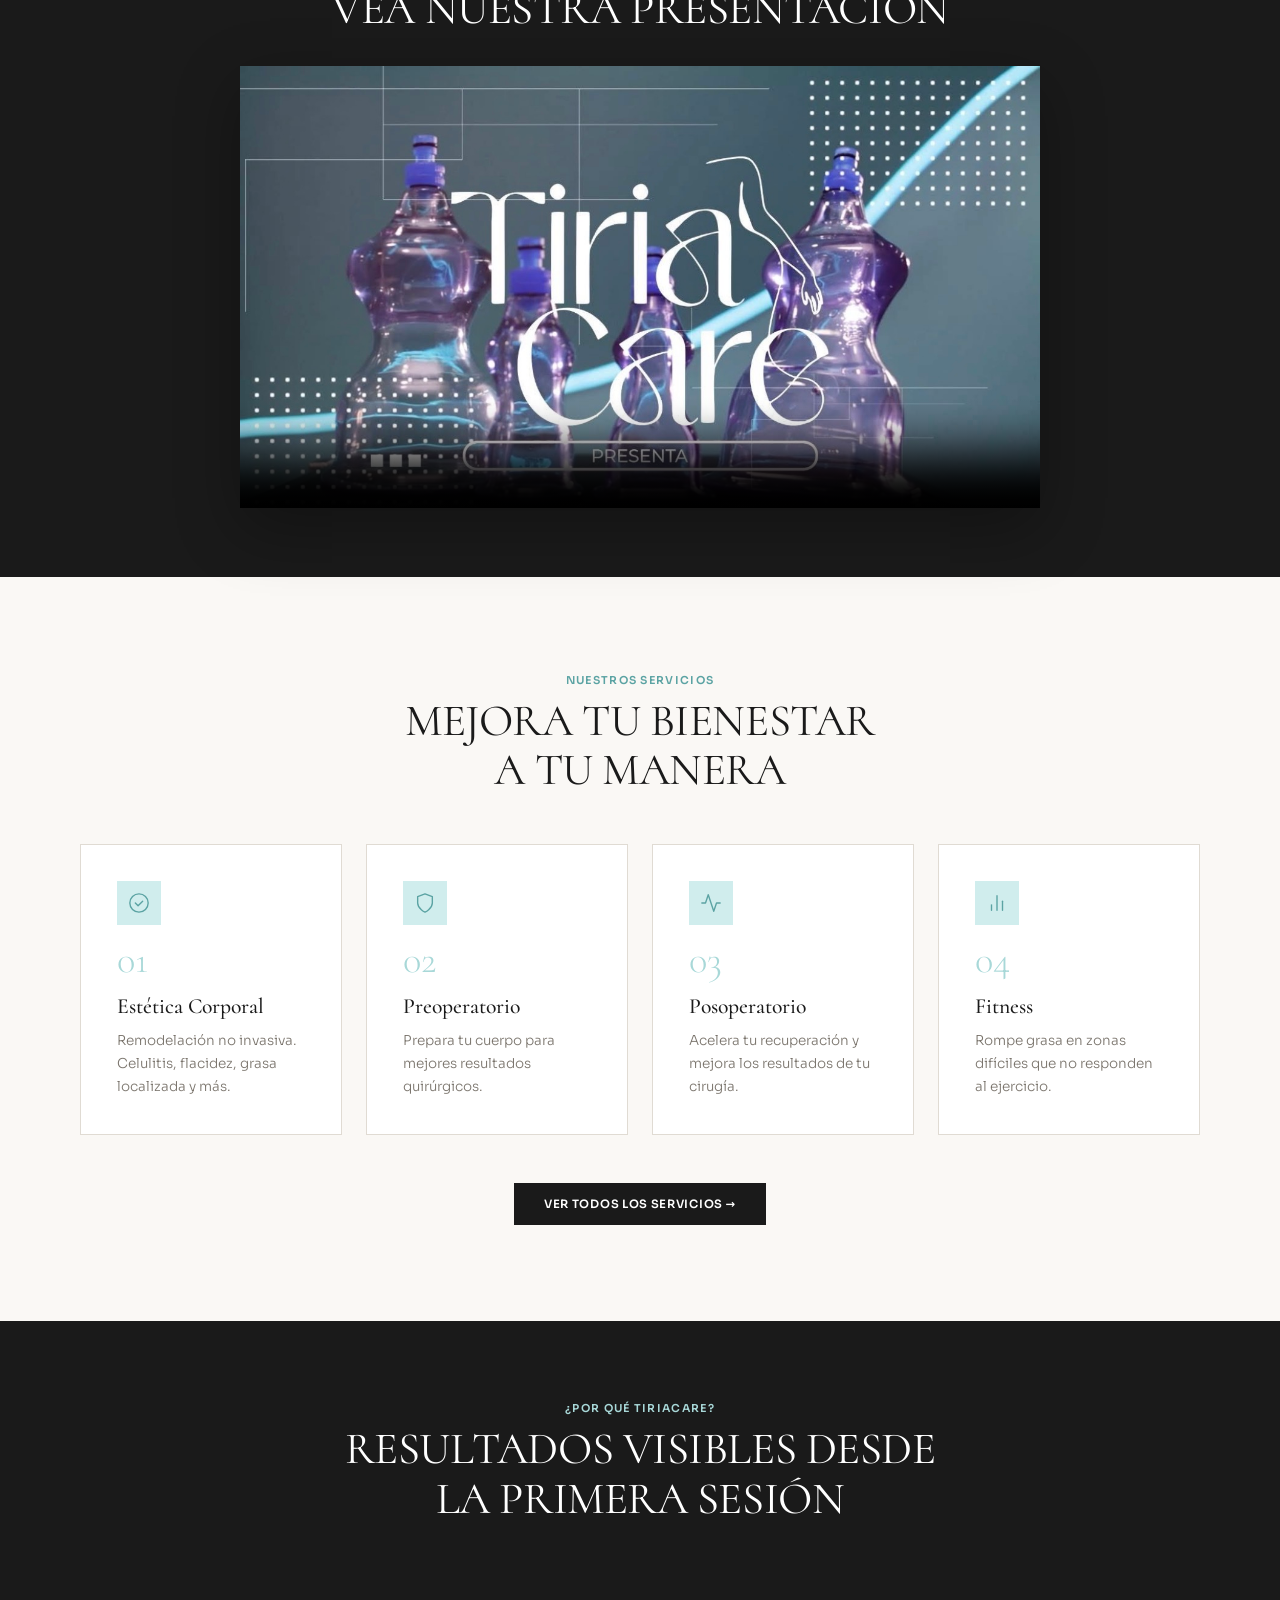
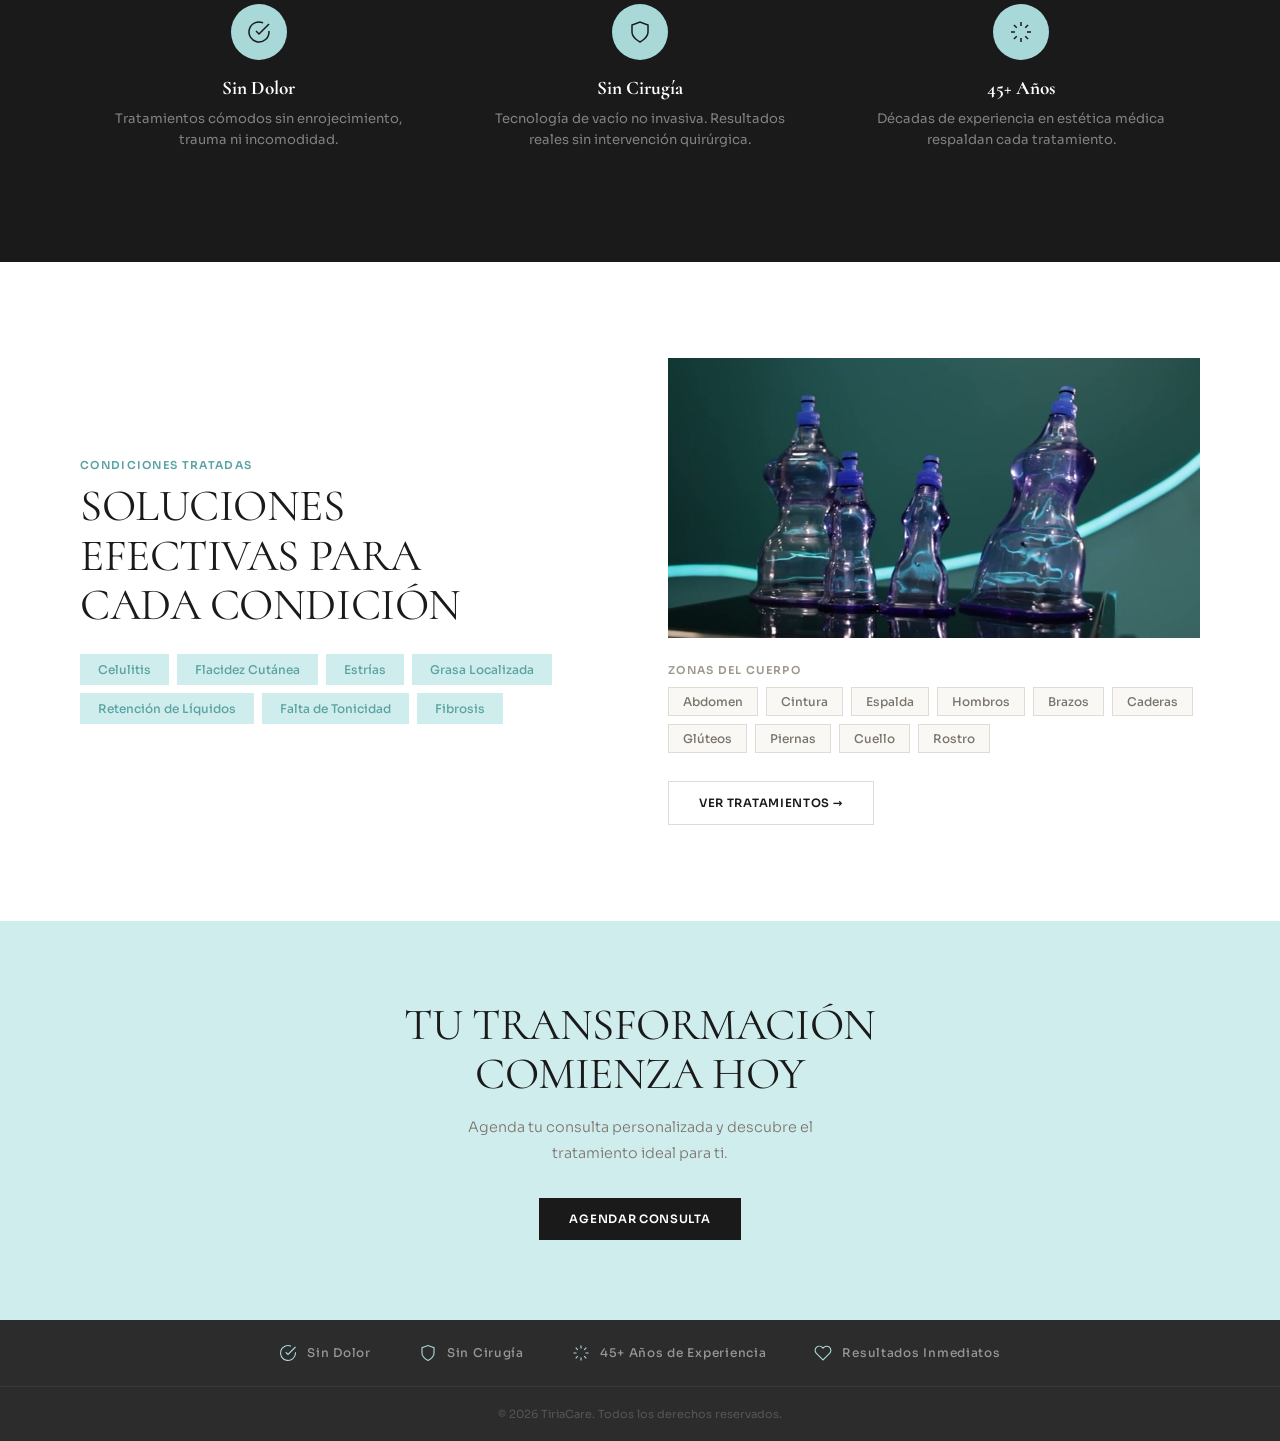
==== commit e3428367: "Add cache-busting headers and CSS version — forces phone to load new styles Co-Authored-By: Claude O" ====
--- a/index.html
+++ b/index.html
@@ -4,7 +4,10 @@
   <meta charset="UTF-8">
   <meta name="viewport" content="width=device-width, initial-scale=1.0">
   <title>TiriaCare — Estética Médica No Invasiva</title>
-  <link rel="stylesheet" href="styles.css">
+  <link rel="stylesheet" href="styles.css?v=99">
+  <meta http-equiv="Cache-Control" content="no-cache, no-store, must-revalidate">
+  <meta http-equiv="Pragma" content="no-cache">
+  <meta http-equiv="Expires" content="0">
 </head>
 <body>
 
--- a/styles.css
+++ b/styles.css
@@ -213,7 +213,7 @@
   line-height: 1.6;
 }
 @media (max-width: 900px) {
-  .hero-bg { background-position: 95% center !important; filter: brightness(0.35) !important; }
+  .hero-bg { background-position: 75% top !important; filter: brightness(0.6) !important; }
   .hero-inner {
     grid-template-columns: 1fr !important;
     padding: 120px 20px 48px !important;
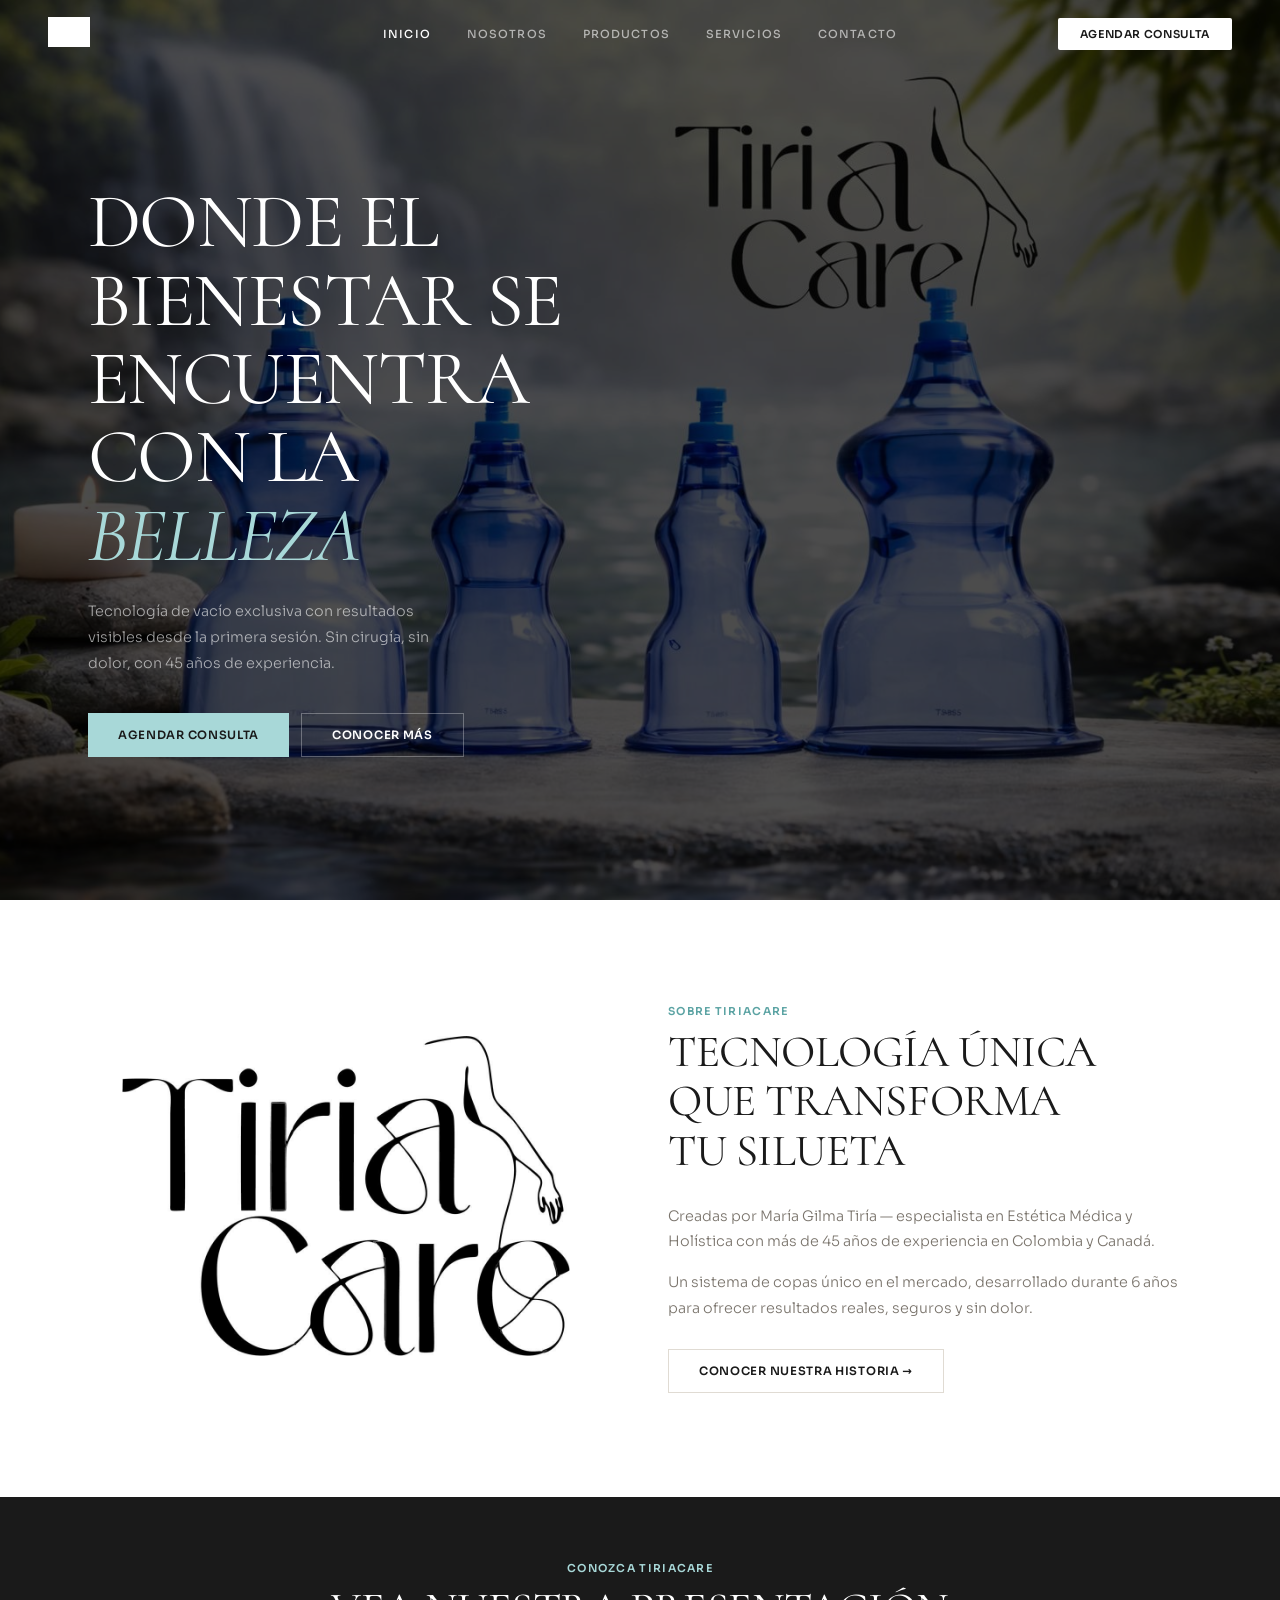
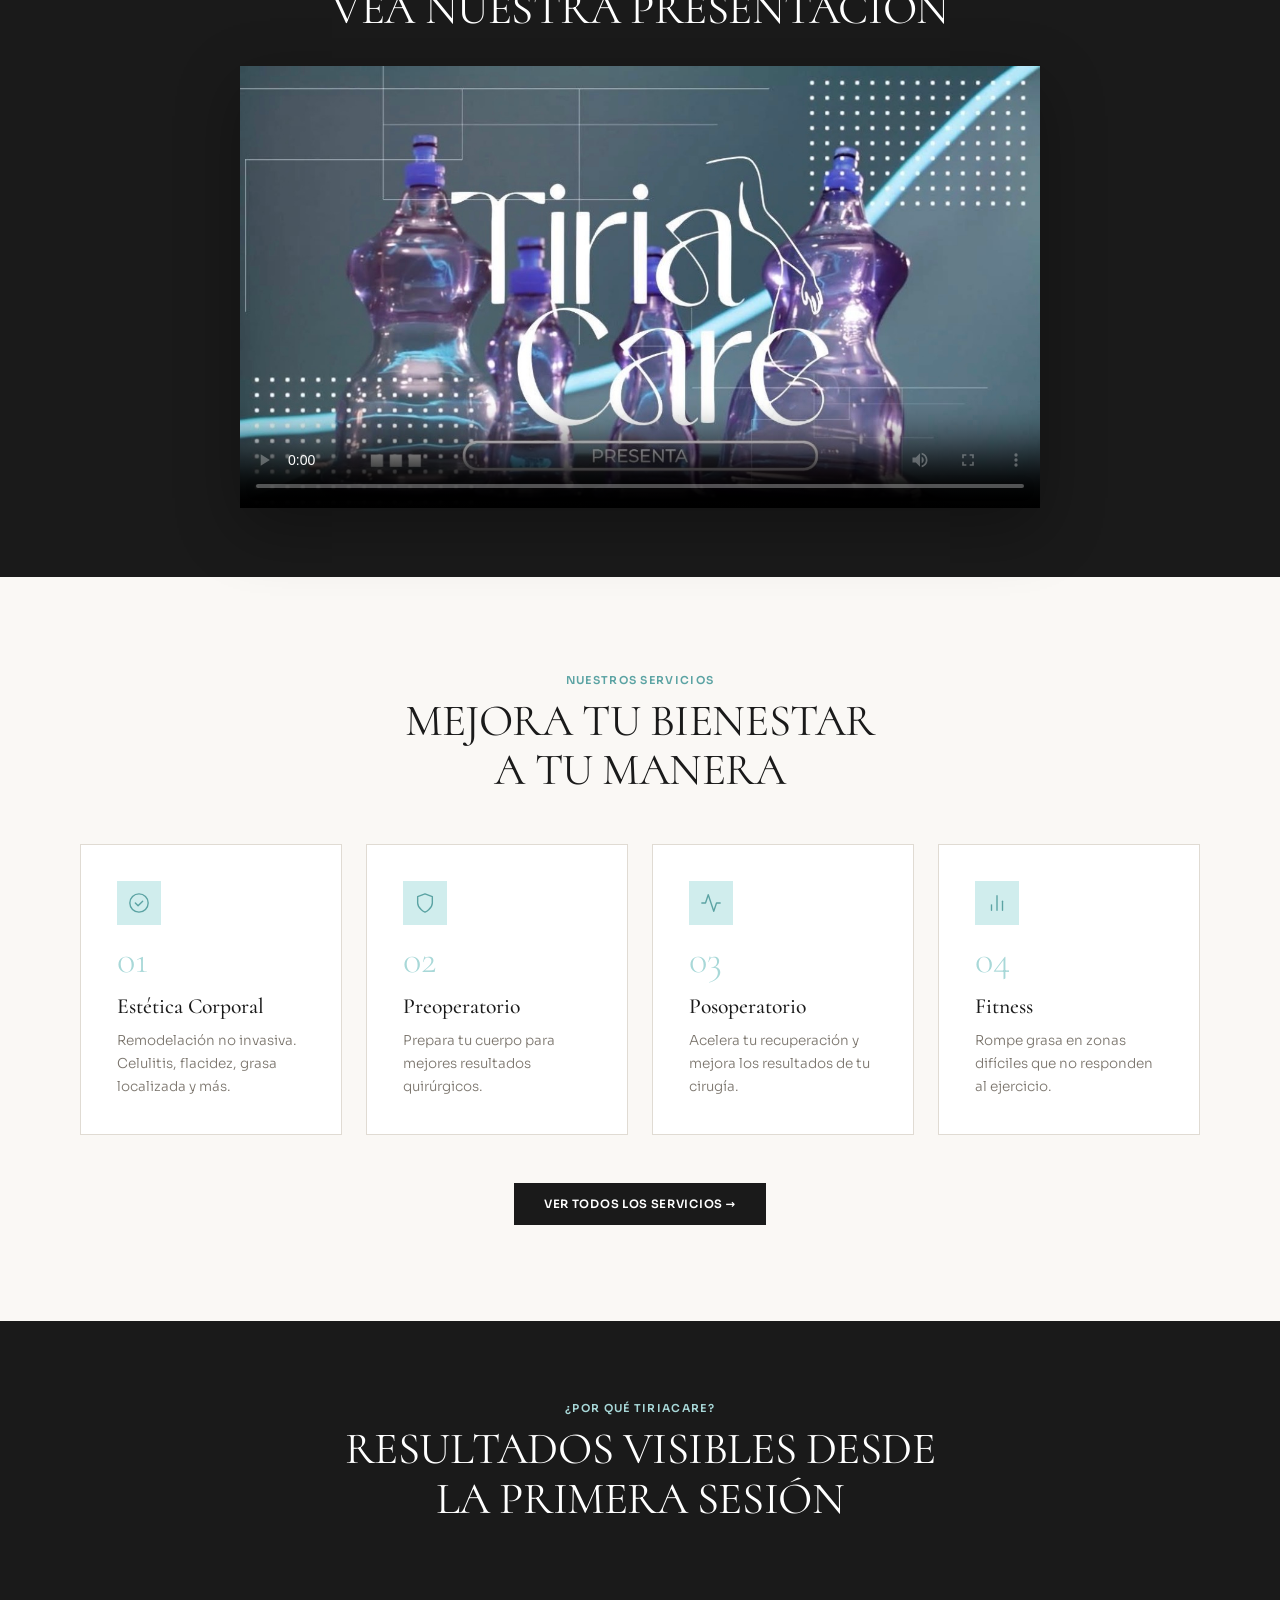
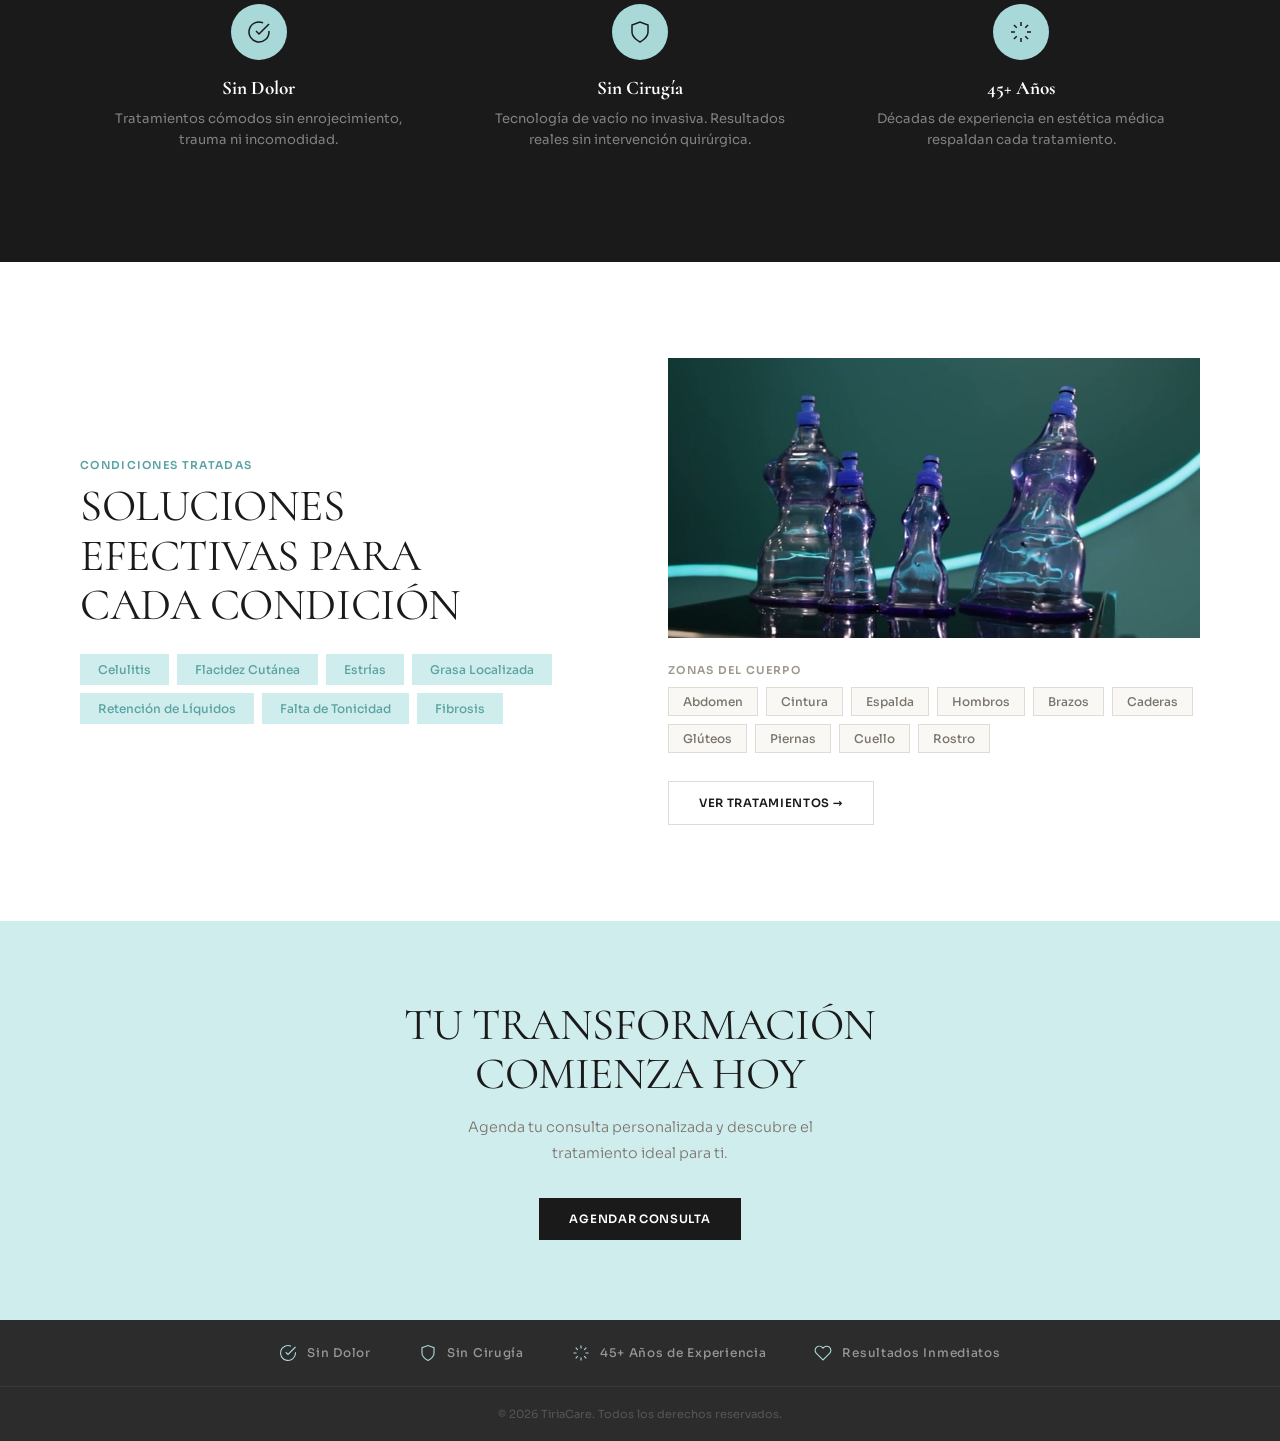
==== commit 1375c139: "Try zoomed out mobile hero — 140% background size Co-Authored-By: Claude Opus 4.6 (1M context) <nore" ====
--- a/index.html
+++ b/index.html
@@ -4,7 +4,7 @@
   <meta charset="UTF-8">
   <meta name="viewport" content="width=device-width, initial-scale=1.0">
   <title>TiriaCare — Estética Médica No Invasiva</title>
-  <link rel="stylesheet" href="styles.css?v=99">
+  <link rel="stylesheet" href="styles.css?v=100">
   <meta http-equiv="Cache-Control" content="no-cache, no-store, must-revalidate">
   <meta http-equiv="Pragma" content="no-cache">
   <meta http-equiv="Expires" content="0">
--- a/styles.css
+++ b/styles.css
@@ -213,7 +213,7 @@
   line-height: 1.6;
 }
 @media (max-width: 900px) {
-  .hero-bg { background-position: 75% top !important; filter: brightness(0.6) !important; }
+  .hero-bg { background-position: 75% top !important; filter: brightness(0.6) !important; background-size: 140% auto !important; }
   .hero-inner {
     grid-template-columns: 1fr !important;
     padding: 120px 20px 48px !important;
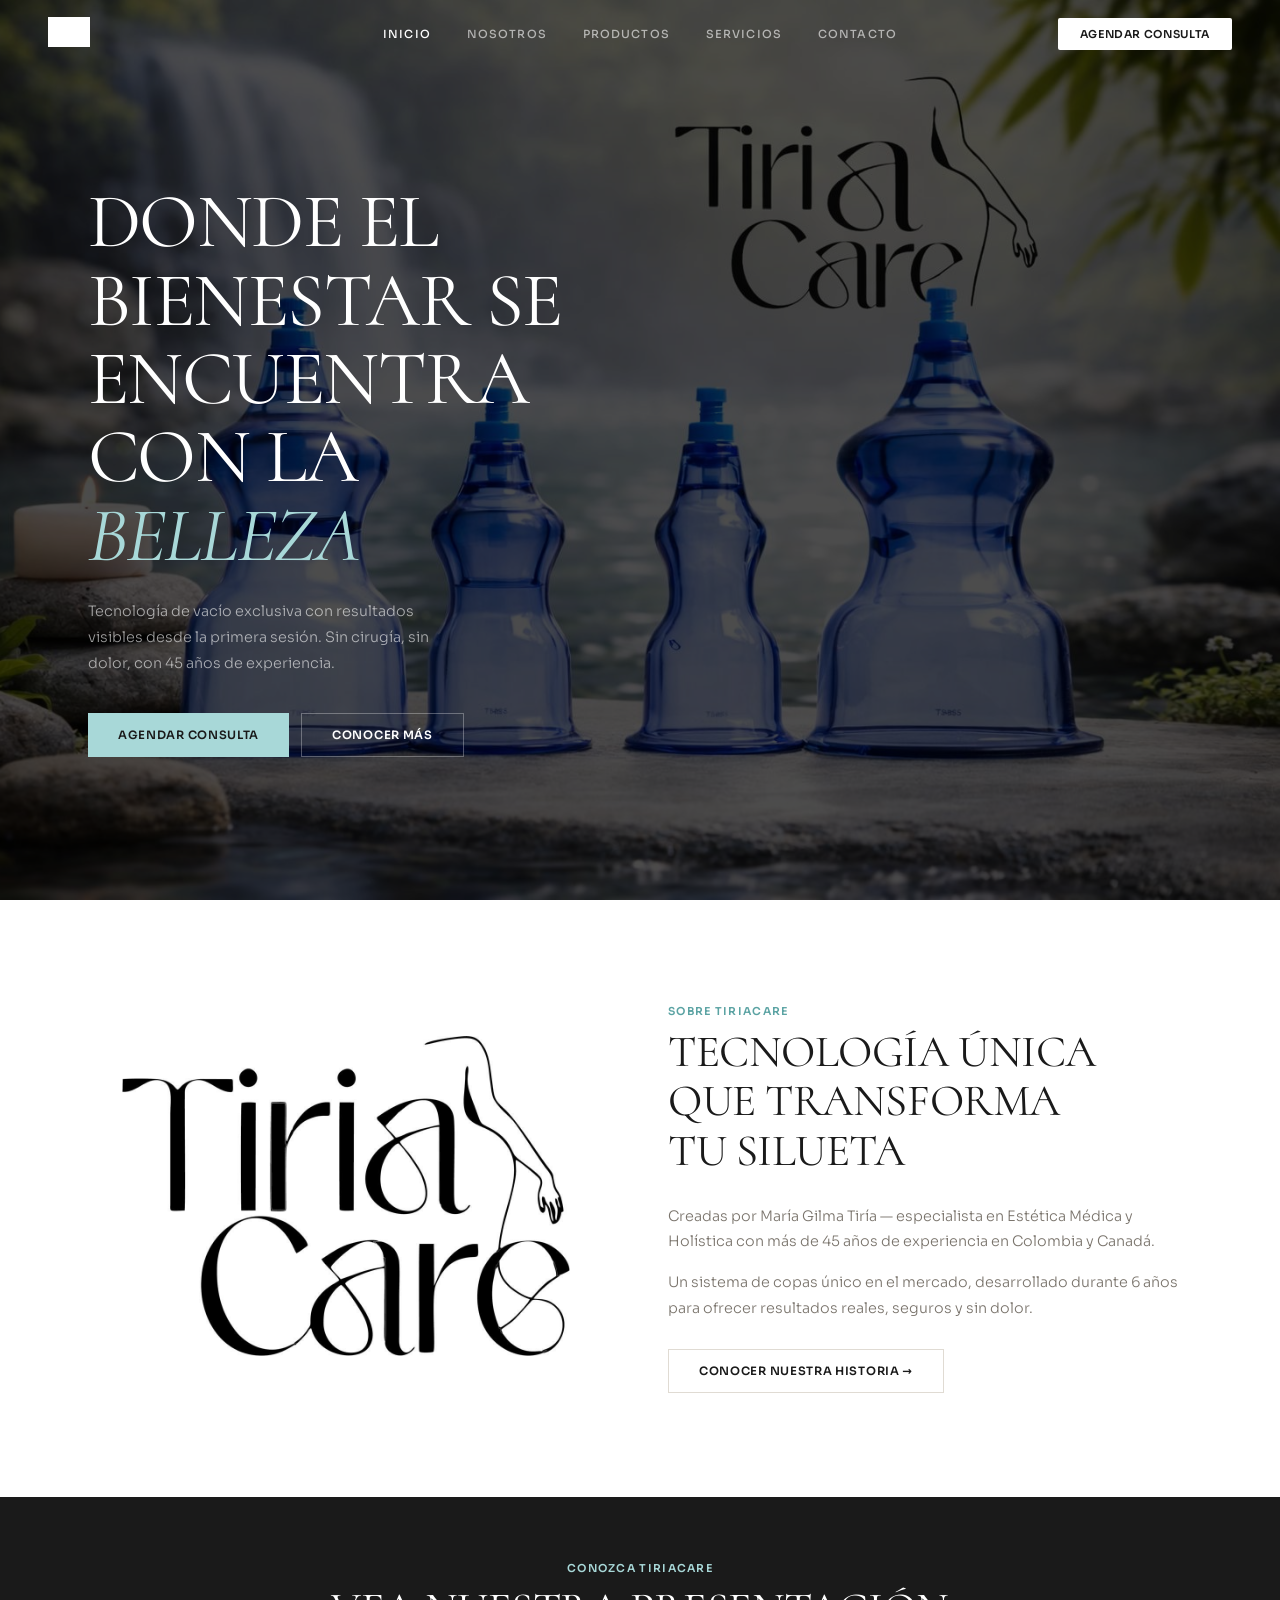
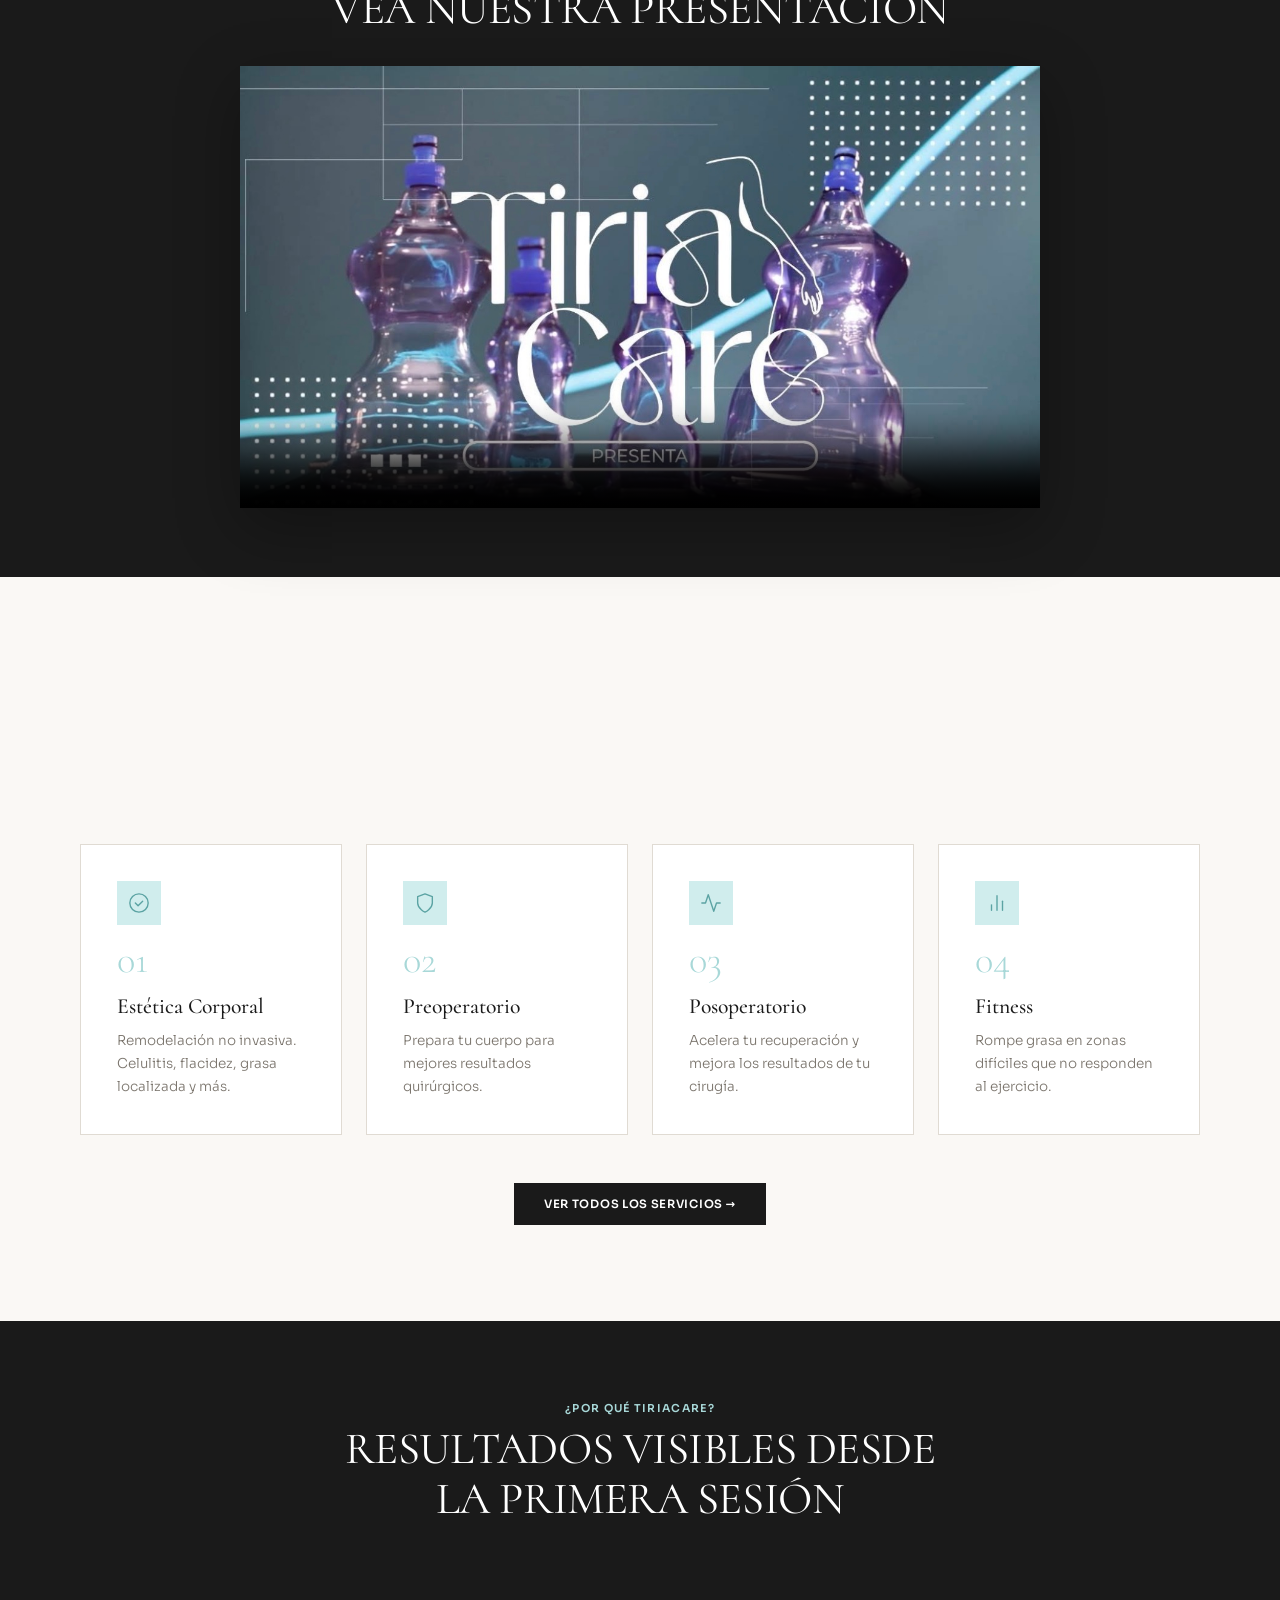
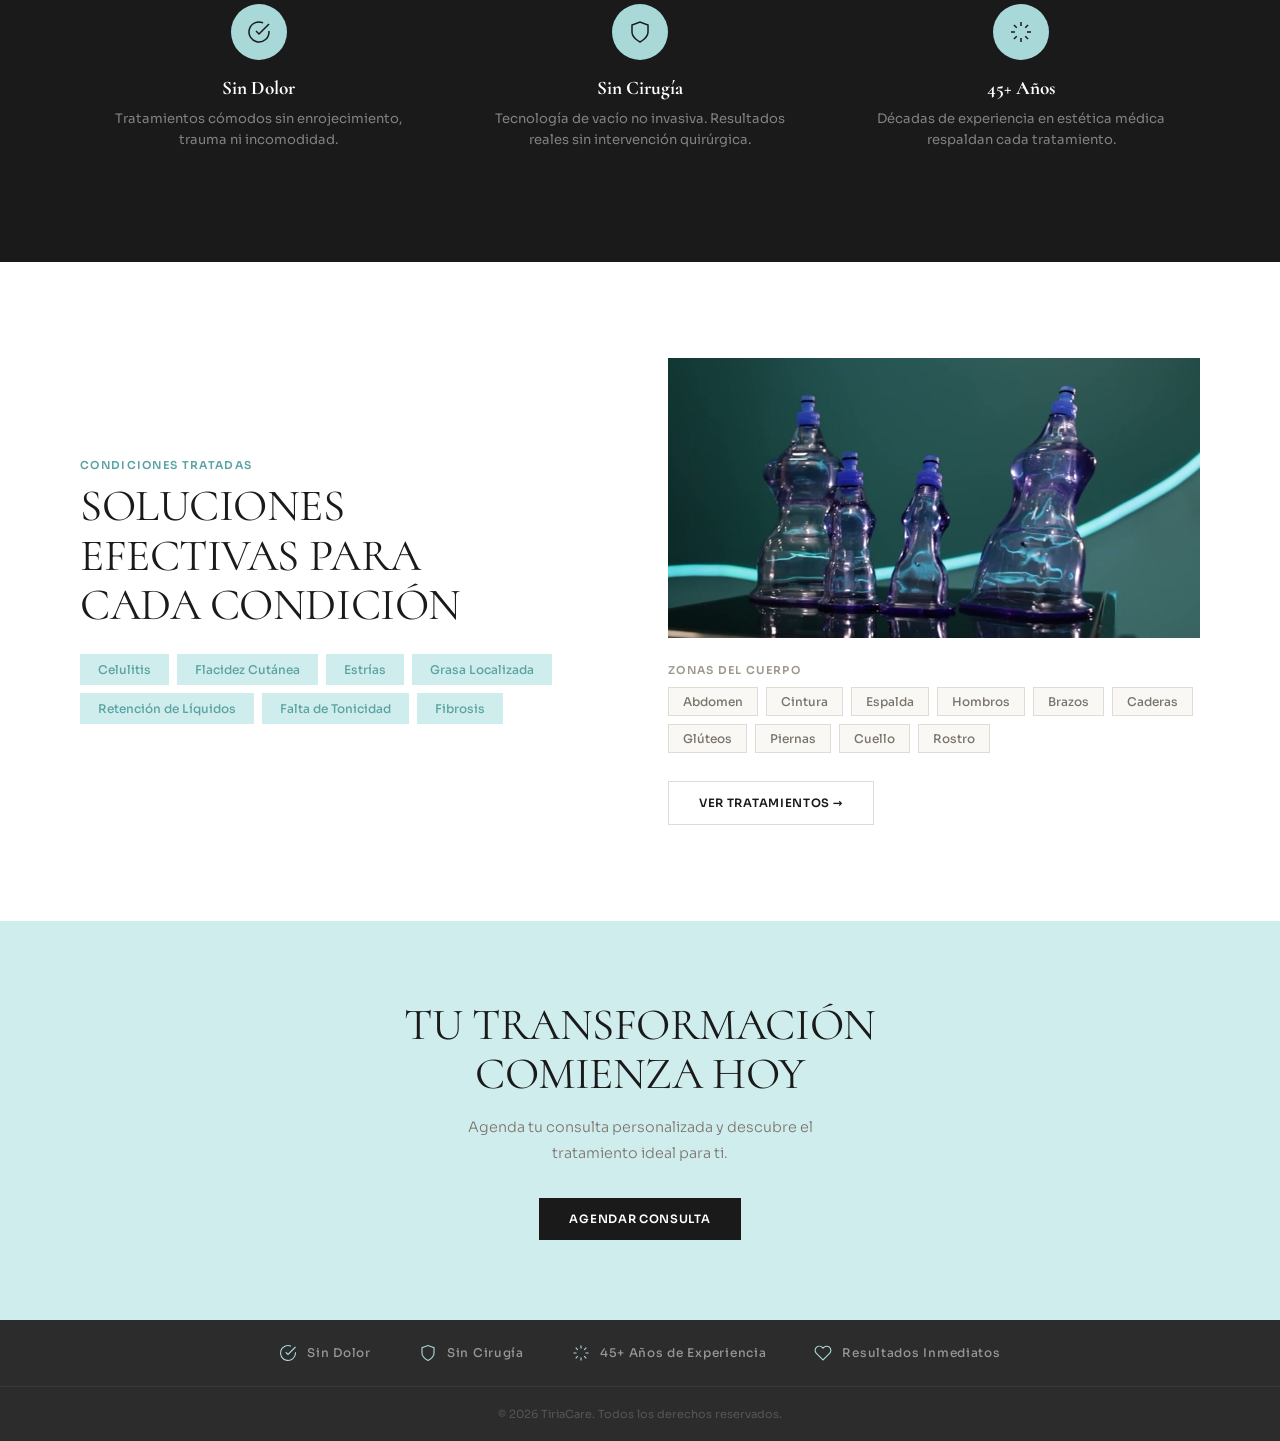
==== commit 3c9023b5: "Revert — back to working mobile hero without zoom Co-Authored-By: Claude Opus 4.6 (1M context) <nore" ====
--- a/index.html
+++ b/index.html
@@ -4,7 +4,7 @@
   <meta charset="UTF-8">
   <meta name="viewport" content="width=device-width, initial-scale=1.0">
   <title>TiriaCare — Estética Médica No Invasiva</title>
-  <link rel="stylesheet" href="styles.css?v=100">
+  <link rel="stylesheet" href="styles.css?v=101">
   <meta http-equiv="Cache-Control" content="no-cache, no-store, must-revalidate">
   <meta http-equiv="Pragma" content="no-cache">
   <meta http-equiv="Expires" content="0">
--- a/styles.css
+++ b/styles.css
@@ -213,7 +213,7 @@
   line-height: 1.6;
 }
 @media (max-width: 900px) {
-  .hero-bg { background-position: 75% top !important; filter: brightness(0.6) !important; background-size: 140% auto !important; }
+  .hero-bg { background-position: 75% top !important; filter: brightness(0.6) !important; }
   .hero-inner {
     grid-template-columns: 1fr !important;
     padding: 120px 20px 48px !important;
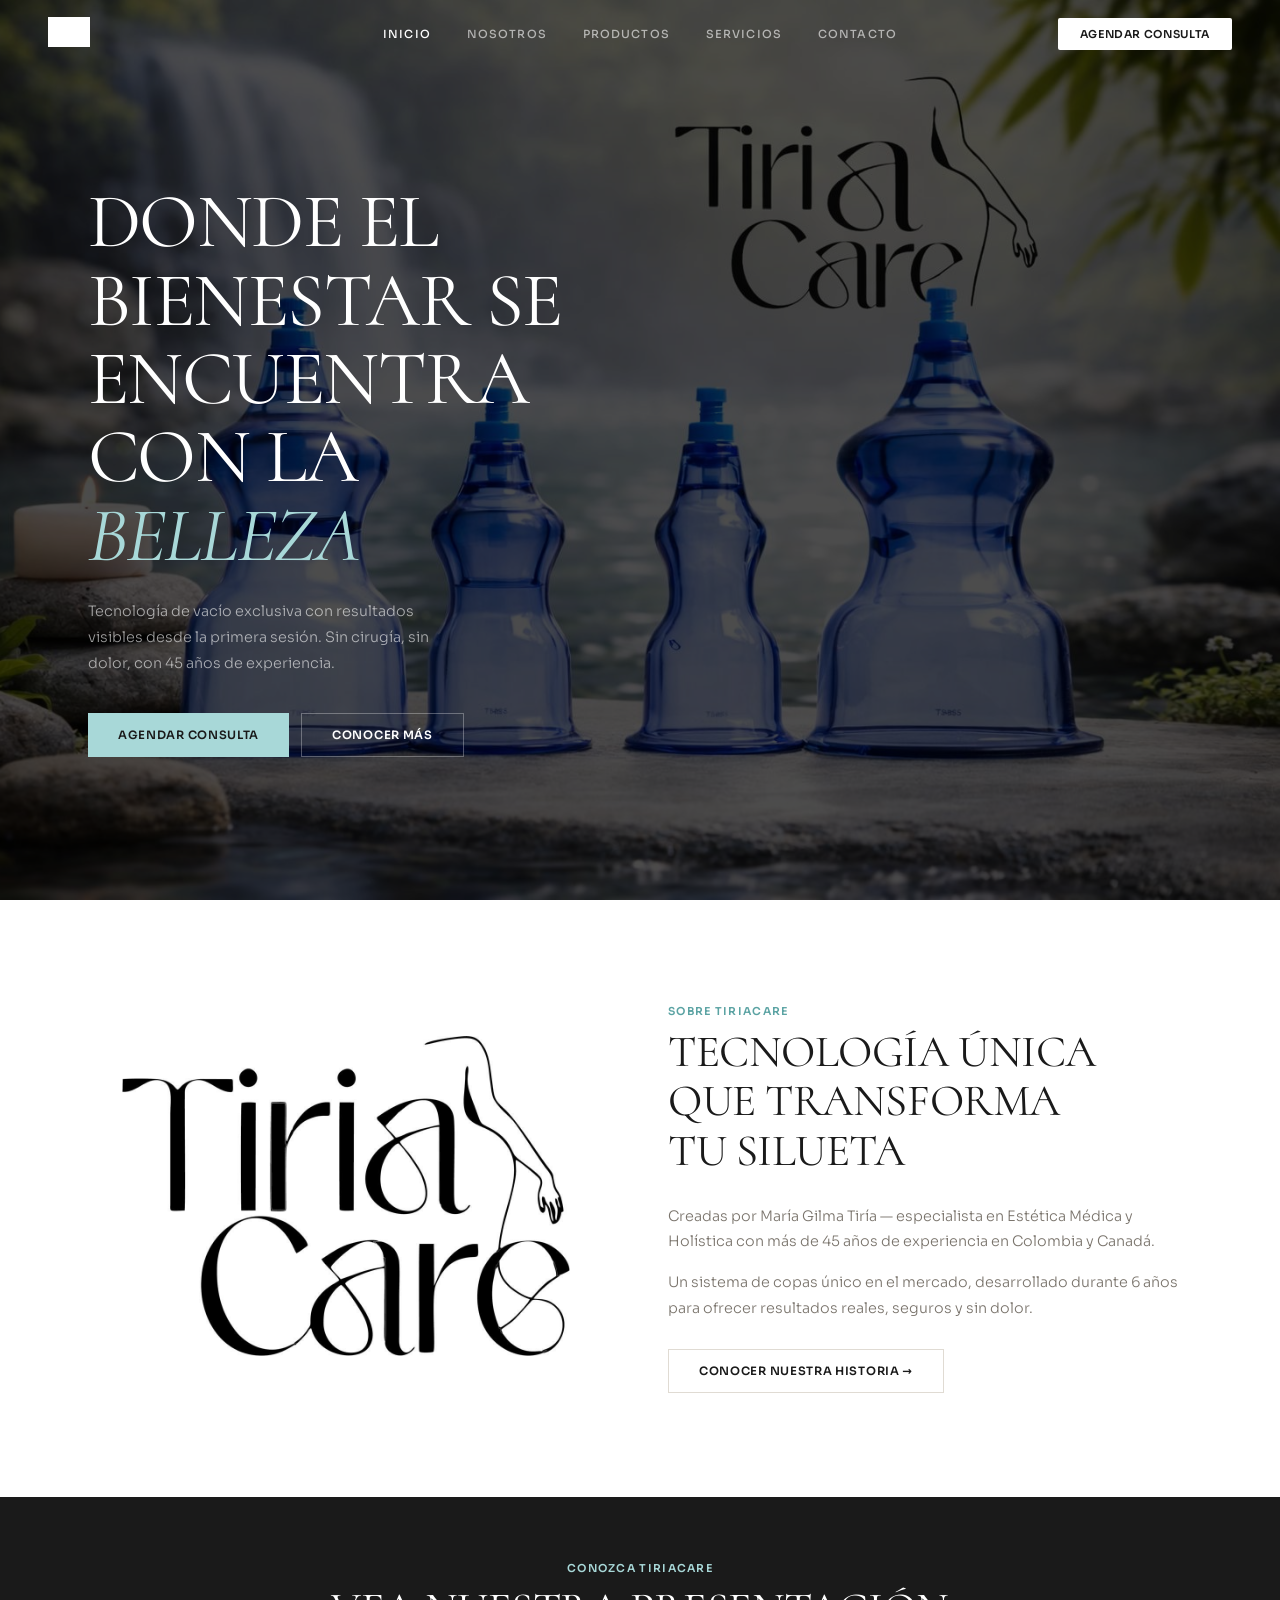
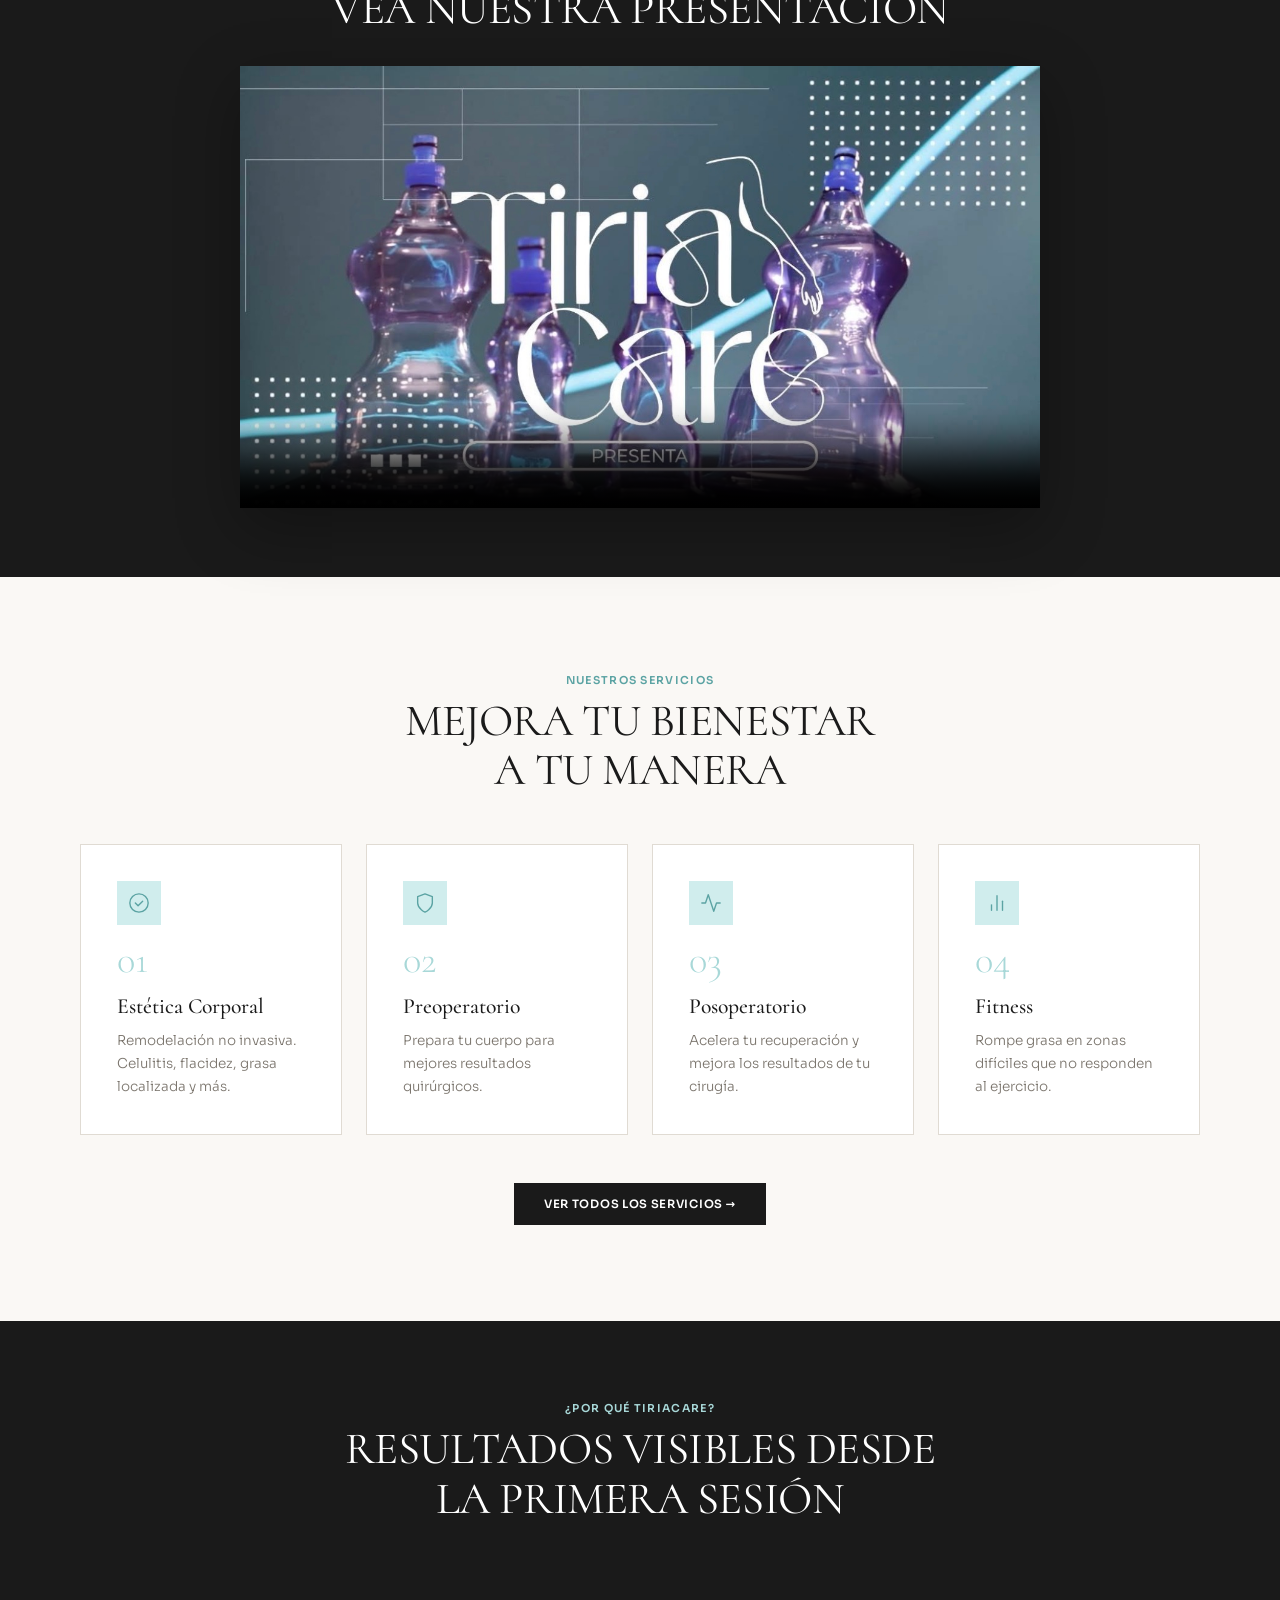
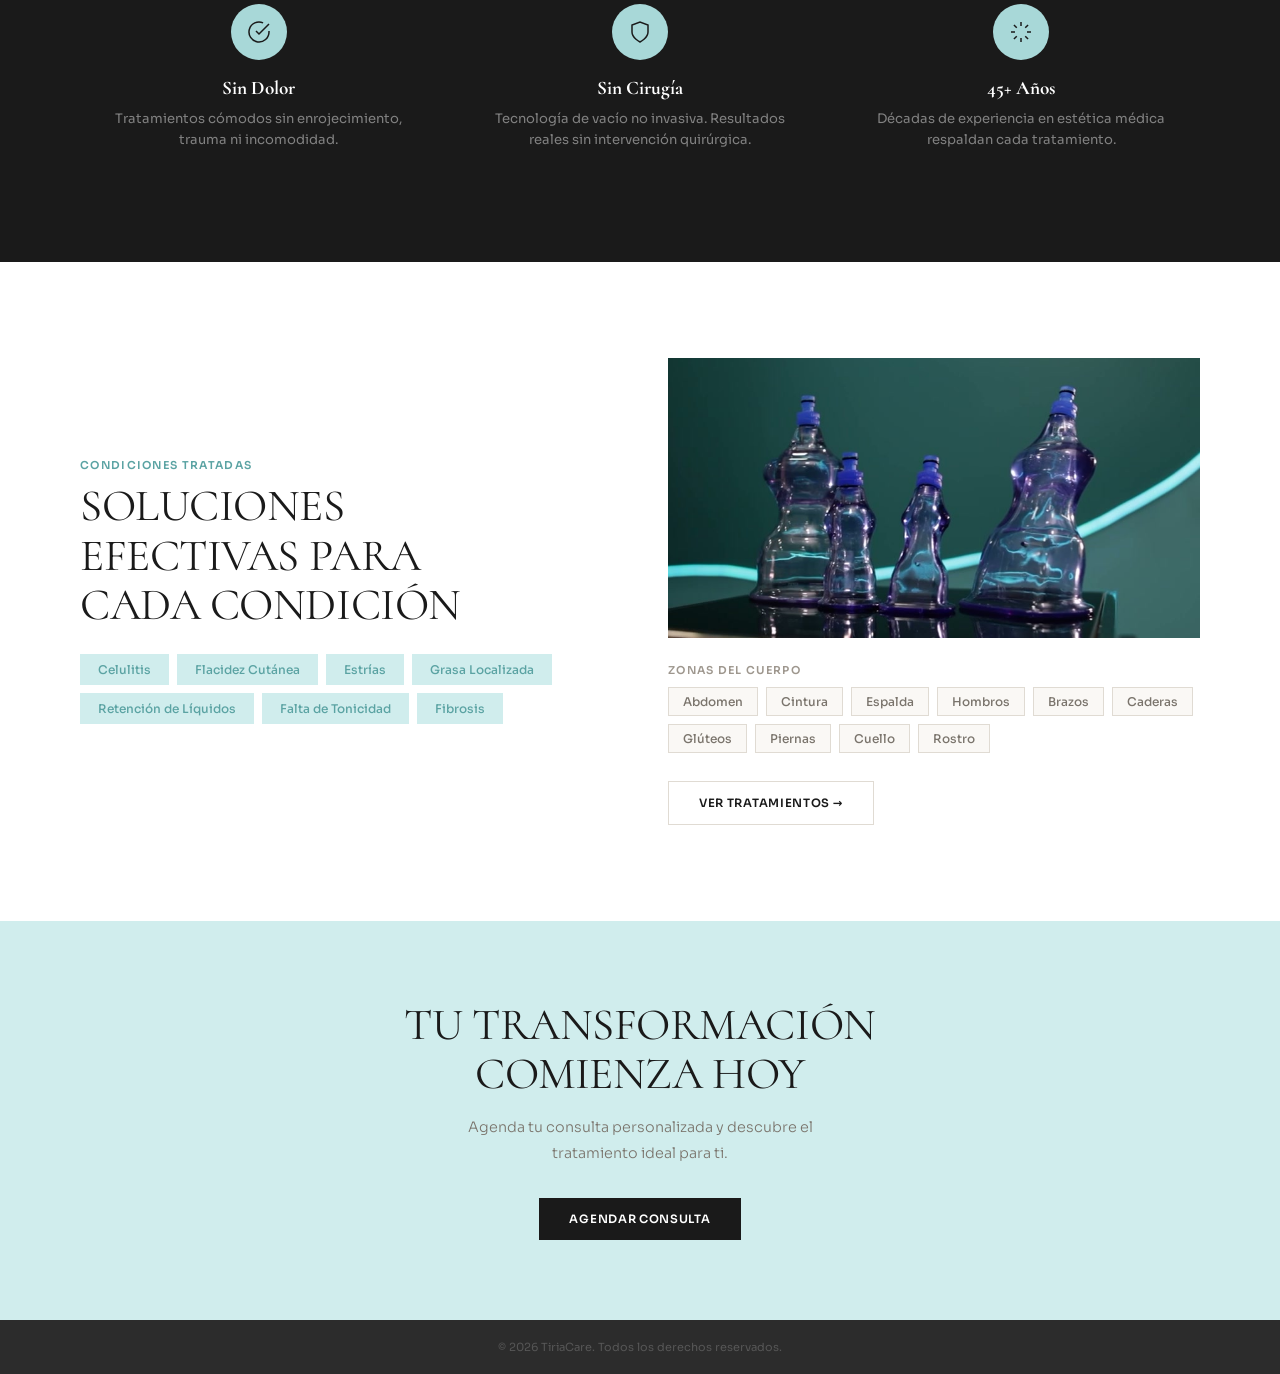
==== commit 858c8d6a: "Remove trust strip from homepage Co-Authored-By: Claude Opus 4.6 (1M context) <noreply@anthropic.com" ====
--- a/index.html
+++ b/index.html
@@ -4,7 +4,7 @@
   <meta charset="UTF-8">
   <meta name="viewport" content="width=device-width, initial-scale=1.0">
   <title>TiriaCare — Estética Médica No Invasiva</title>
-  <link rel="stylesheet" href="styles.css?v=101">
+  <link rel="stylesheet" href="styles.css?v=102">
   <meta http-equiv="Cache-Control" content="no-cache, no-store, must-revalidate">
   <meta http-equiv="Pragma" content="no-cache">
   <meta http-equiv="Expires" content="0">
@@ -208,28 +208,6 @@
     </div>
   </section>
 
-  <!-- Trust strip -->
-  <div style="background: var(--charcoal); padding: 24px 48px; border-bottom: 1px solid rgba(255,255,255,0.06);">
-    <div class="container" style="display: flex; justify-content: center; align-items: center; gap: 48px; flex-wrap: wrap;">
-      <div style="display: flex; align-items: center; gap: 10px;">
-        <svg width="18" height="18" viewBox="0 0 24 24" fill="none" stroke="var(--teal)" stroke-width="1.5"><path d="M22 11.08V12a10 10 0 1 1-5.93-9.14"/><polyline points="22 4 12 14.01 9 11.01"/></svg>
-        <span style="font-size: 0.75rem; font-weight: 500; color: rgba(255,255,255,0.5); letter-spacing: 0.06em;">Sin Dolor</span>
-      </div>
-      <div style="display: flex; align-items: center; gap: 10px;">
-        <svg width="18" height="18" viewBox="0 0 24 24" fill="none" stroke="var(--teal)" stroke-width="1.5"><path d="M12 22s8-4 8-10V5l-8-3-8 3v7c0 6 8 10 8 10z"/></svg>
-        <span style="font-size: 0.75rem; font-weight: 500; color: rgba(255,255,255,0.5); letter-spacing: 0.06em;">Sin Cirugía</span>
-      </div>
-      <div style="display: flex; align-items: center; gap: 10px;">
-        <svg width="18" height="18" viewBox="0 0 24 24" fill="none" stroke="var(--teal)" stroke-width="1.5"><path d="M12 2v4m0 12v4M4.93 4.93l2.83 2.83m8.48 8.48l2.83 2.83M2 12h4m12 0h4M4.93 19.07l2.83-2.83m8.48-8.48l2.83-2.83"/></svg>
-        <span style="font-size: 0.75rem; font-weight: 500; color: rgba(255,255,255,0.5); letter-spacing: 0.06em;">45+ Años de Experiencia</span>
-      </div>
-      <div style="display: flex; align-items: center; gap: 10px;">
-        <svg width="18" height="18" viewBox="0 0 24 24" fill="none" stroke="var(--teal)" stroke-width="1.5"><path d="M20.84 4.61a5.5 5.5 0 0 0-7.78 0L12 5.67l-1.06-1.06a5.5 5.5 0 0 0-7.78 7.78l1.06 1.06L12 21.23l7.78-7.78 1.06-1.06a5.5 5.5 0 0 0 0-7.78z"/></svg>
-        <span style="font-size: 0.75rem; font-weight: 500; color: rgba(255,255,255,0.5); letter-spacing: 0.06em;">Resultados Inmediatos</span>
-      </div>
-    </div>
-  </div>
-
   <!-- Footer minimal -->
   <footer style="background: var(--charcoal); padding: 20px 48px; text-align: center;">
     <p style="font-size: 0.7rem; color: rgba(255,255,255,0.2);">&copy; 2026 TiriaCare. Todos los derechos reservados.</p>
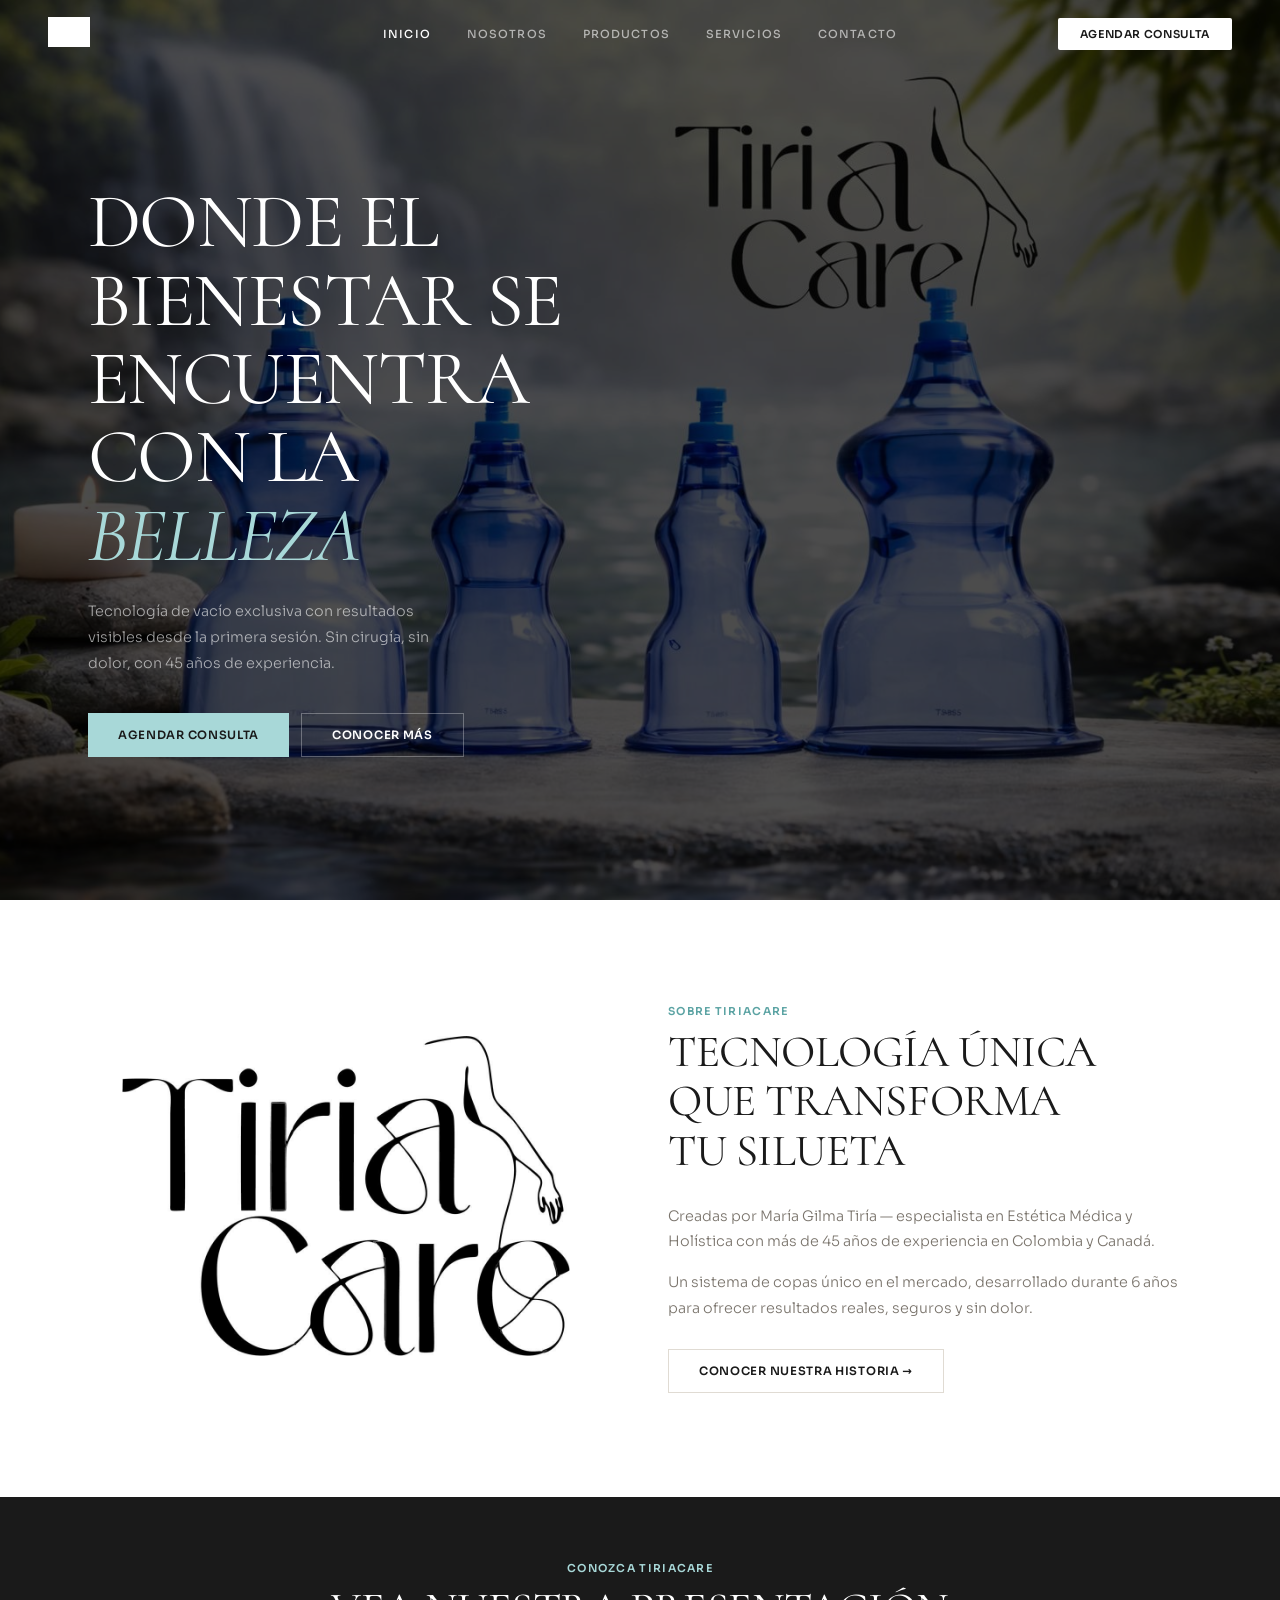
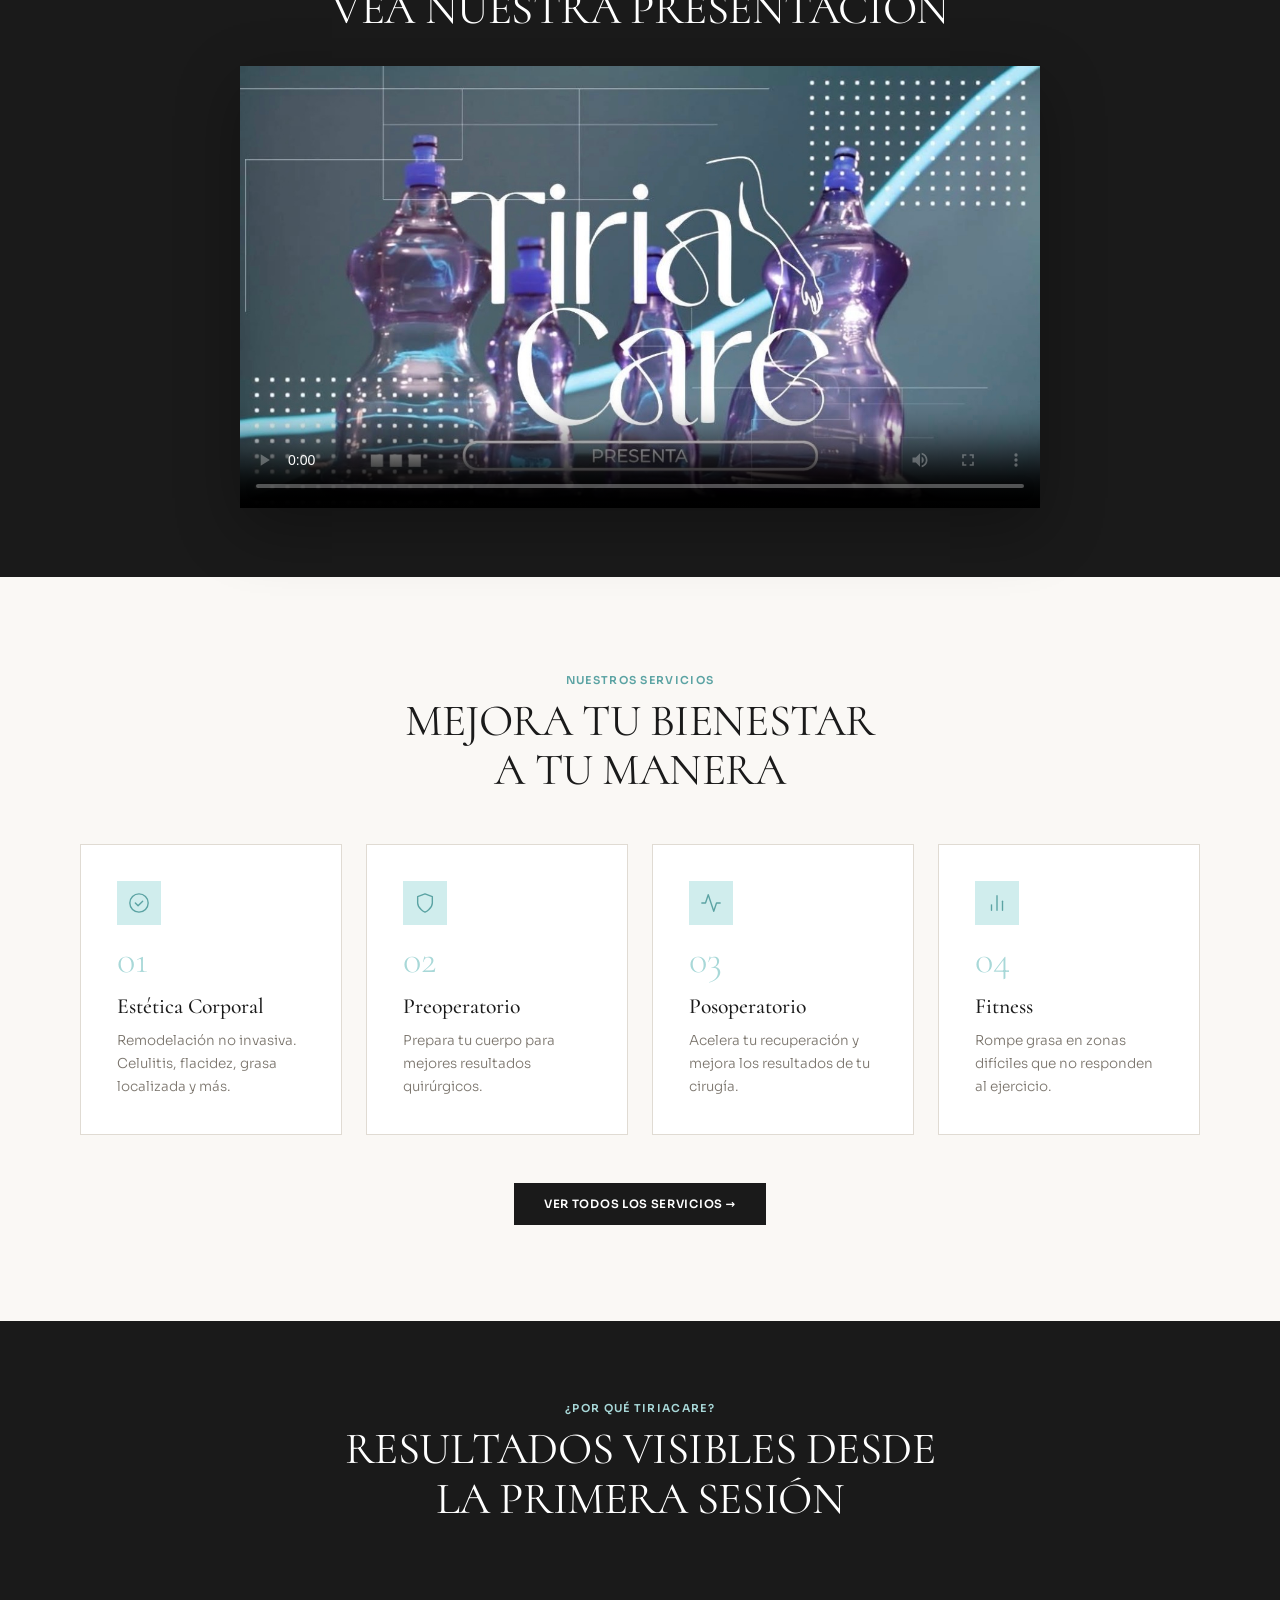
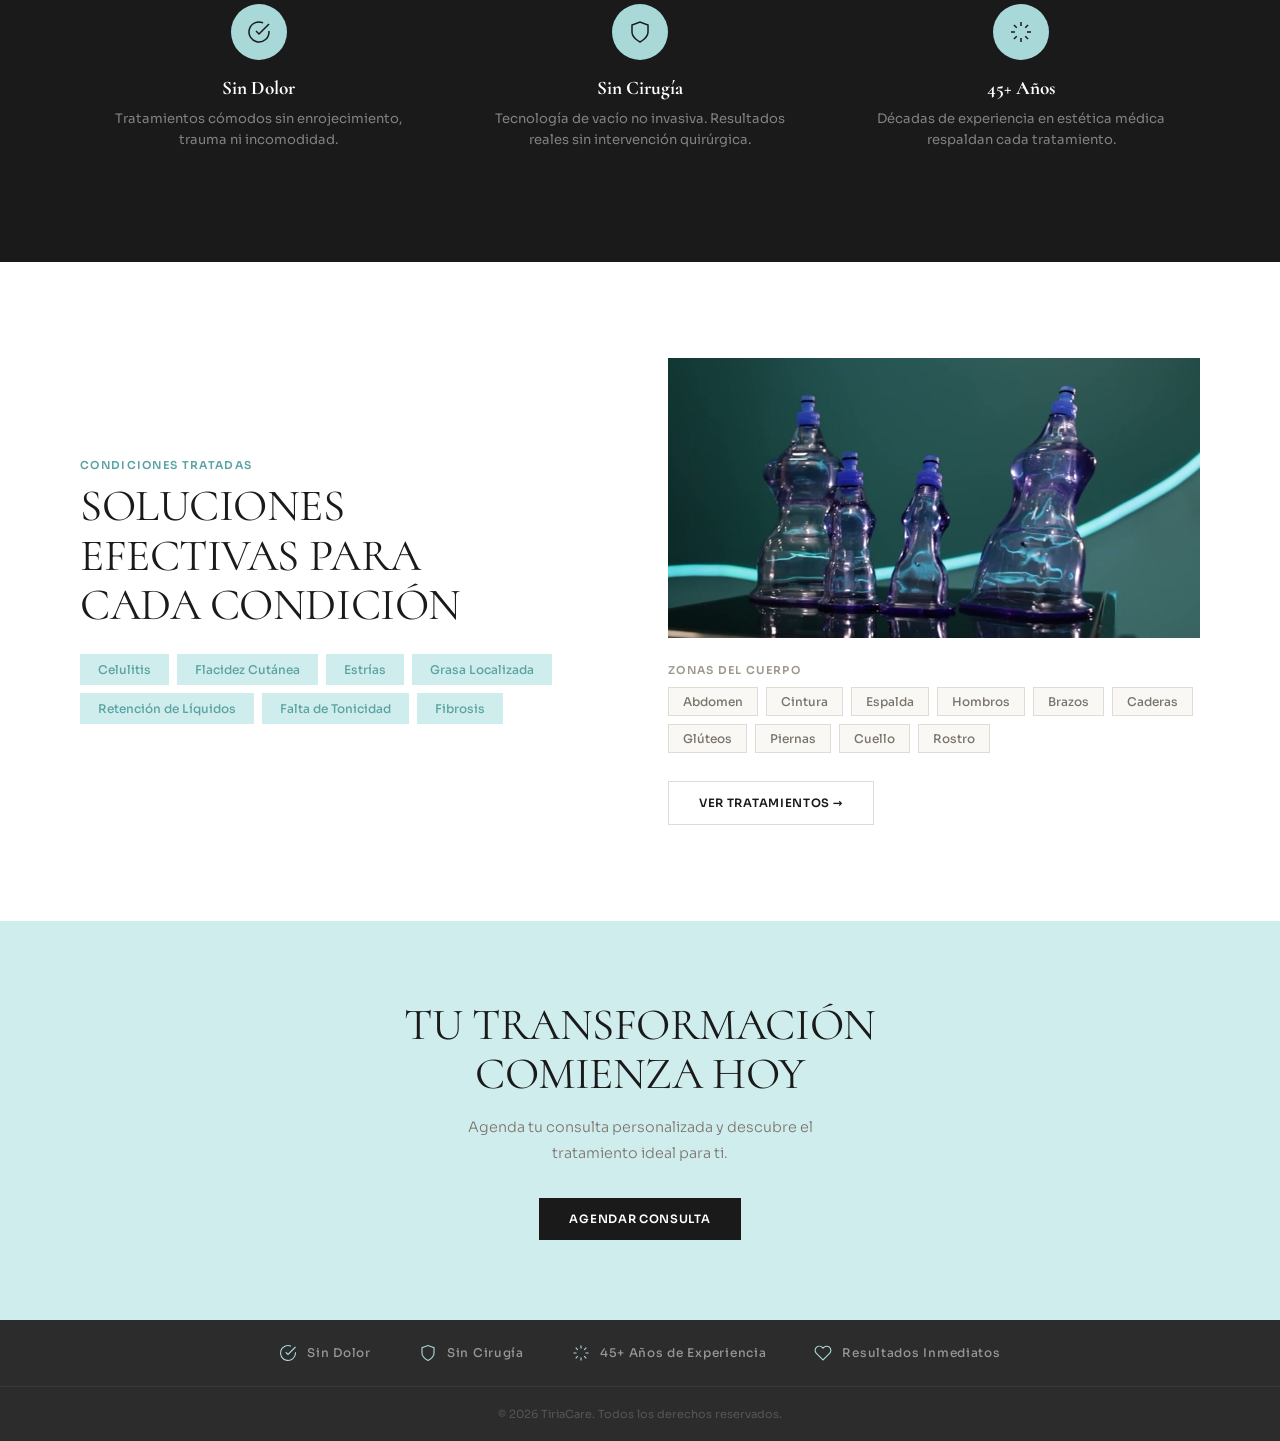
==== commit a3456b66: "Restore full desktop site + add mobile hero positioning only Co-Authored-By: Claude Opus 4.6 (1M con" ====
--- a/index.html
+++ b/index.html
@@ -4,7 +4,7 @@
   <meta charset="UTF-8">
   <meta name="viewport" content="width=device-width, initial-scale=1.0">
   <title>TiriaCare — Estética Médica No Invasiva</title>
-  <link rel="stylesheet" href="styles.css?v=102">
+  <link rel="stylesheet" href="styles.css?v=200">
   <meta http-equiv="Cache-Control" content="no-cache, no-store, must-revalidate">
   <meta http-equiv="Pragma" content="no-cache">
   <meta http-equiv="Expires" content="0">
@@ -34,7 +34,7 @@
 
   <!-- Hero with background image -->
   <section class="hero">
-    <div class="hero-bg"></div>
+    <div class="hero-bg" style="background-image: url('brand_assets/products.jpeg'); filter: brightness(0.3); background-position: right center;"></div>
     <div class="hero-inner" style="grid-template-columns: 1fr 1fr; gap: 60px;">
       <div>
         <h1 class="reveal">Donde el bienestar se encuentra con la <em style="font-style: italic; color: var(--teal);">belleza</em></h1>
@@ -208,6 +208,28 @@
     </div>
   </section>
 
+  <!-- Trust strip -->
+  <div style="background: var(--charcoal); padding: 24px 48px; border-bottom: 1px solid rgba(255,255,255,0.06);">
+    <div class="container" style="display: flex; justify-content: center; align-items: center; gap: 48px; flex-wrap: wrap;">
+      <div style="display: flex; align-items: center; gap: 10px;">
+        <svg width="18" height="18" viewBox="0 0 24 24" fill="none" stroke="var(--teal)" stroke-width="1.5"><path d="M22 11.08V12a10 10 0 1 1-5.93-9.14"/><polyline points="22 4 12 14.01 9 11.01"/></svg>
+        <span style="font-size: 0.75rem; font-weight: 500; color: rgba(255,255,255,0.5); letter-spacing: 0.06em;">Sin Dolor</span>
+      </div>
+      <div style="display: flex; align-items: center; gap: 10px;">
+        <svg width="18" height="18" viewBox="0 0 24 24" fill="none" stroke="var(--teal)" stroke-width="1.5"><path d="M12 22s8-4 8-10V5l-8-3-8 3v7c0 6 8 10 8 10z"/></svg>
+        <span style="font-size: 0.75rem; font-weight: 500; color: rgba(255,255,255,0.5); letter-spacing: 0.06em;">Sin Cirugía</span>
+      </div>
+      <div style="display: flex; align-items: center; gap: 10px;">
+        <svg width="18" height="18" viewBox="0 0 24 24" fill="none" stroke="var(--teal)" stroke-width="1.5"><path d="M12 2v4m0 12v4M4.93 4.93l2.83 2.83m8.48 8.48l2.83 2.83M2 12h4m12 0h4M4.93 19.07l2.83-2.83m8.48-8.48l2.83-2.83"/></svg>
+        <span style="font-size: 0.75rem; font-weight: 500; color: rgba(255,255,255,0.5); letter-spacing: 0.06em;">45+ Años de Experiencia</span>
+      </div>
+      <div style="display: flex; align-items: center; gap: 10px;">
+        <svg width="18" height="18" viewBox="0 0 24 24" fill="none" stroke="var(--teal)" stroke-width="1.5"><path d="M20.84 4.61a5.5 5.5 0 0 0-7.78 0L12 5.67l-1.06-1.06a5.5 5.5 0 0 0-7.78 7.78l1.06 1.06L12 21.23l7.78-7.78 1.06-1.06a5.5 5.5 0 0 0 0-7.78z"/></svg>
+        <span style="font-size: 0.75rem; font-weight: 500; color: rgba(255,255,255,0.5); letter-spacing: 0.06em;">Resultados Inmediatos</span>
+      </div>
+    </div>
+  </div>
+
   <!-- Footer minimal -->
   <footer style="background: var(--charcoal); padding: 20px 48px; text-align: center;">
     <p style="font-size: 0.7rem; color: rgba(255,255,255,0.2);">&copy; 2026 TiriaCare. Todos los derechos reservados.</p>
--- a/styles.css
+++ b/styles.css
@@ -149,8 +149,8 @@
 .hero-bg {
   position: absolute;
   inset: 0;
-  background: url('brand_assets/products.jpeg') right center / cover no-repeat;
-  filter: brightness(0.3);
+  background: url('brand_assets/products.jpeg') center/cover no-repeat;
+  filter: brightness(0.35);
 }
 .hero-inner {
   position: relative;
@@ -216,7 +216,7 @@
   .hero-bg { background-position: 75% top !important; filter: brightness(0.6) !important; }
   .hero-inner {
     grid-template-columns: 1fr !important;
-    padding: 120px 20px 48px !important;
+    padding: 0 20px 48px !important;
     gap: 0 !important;
     min-height: 100vh;
     min-height: 100svh;
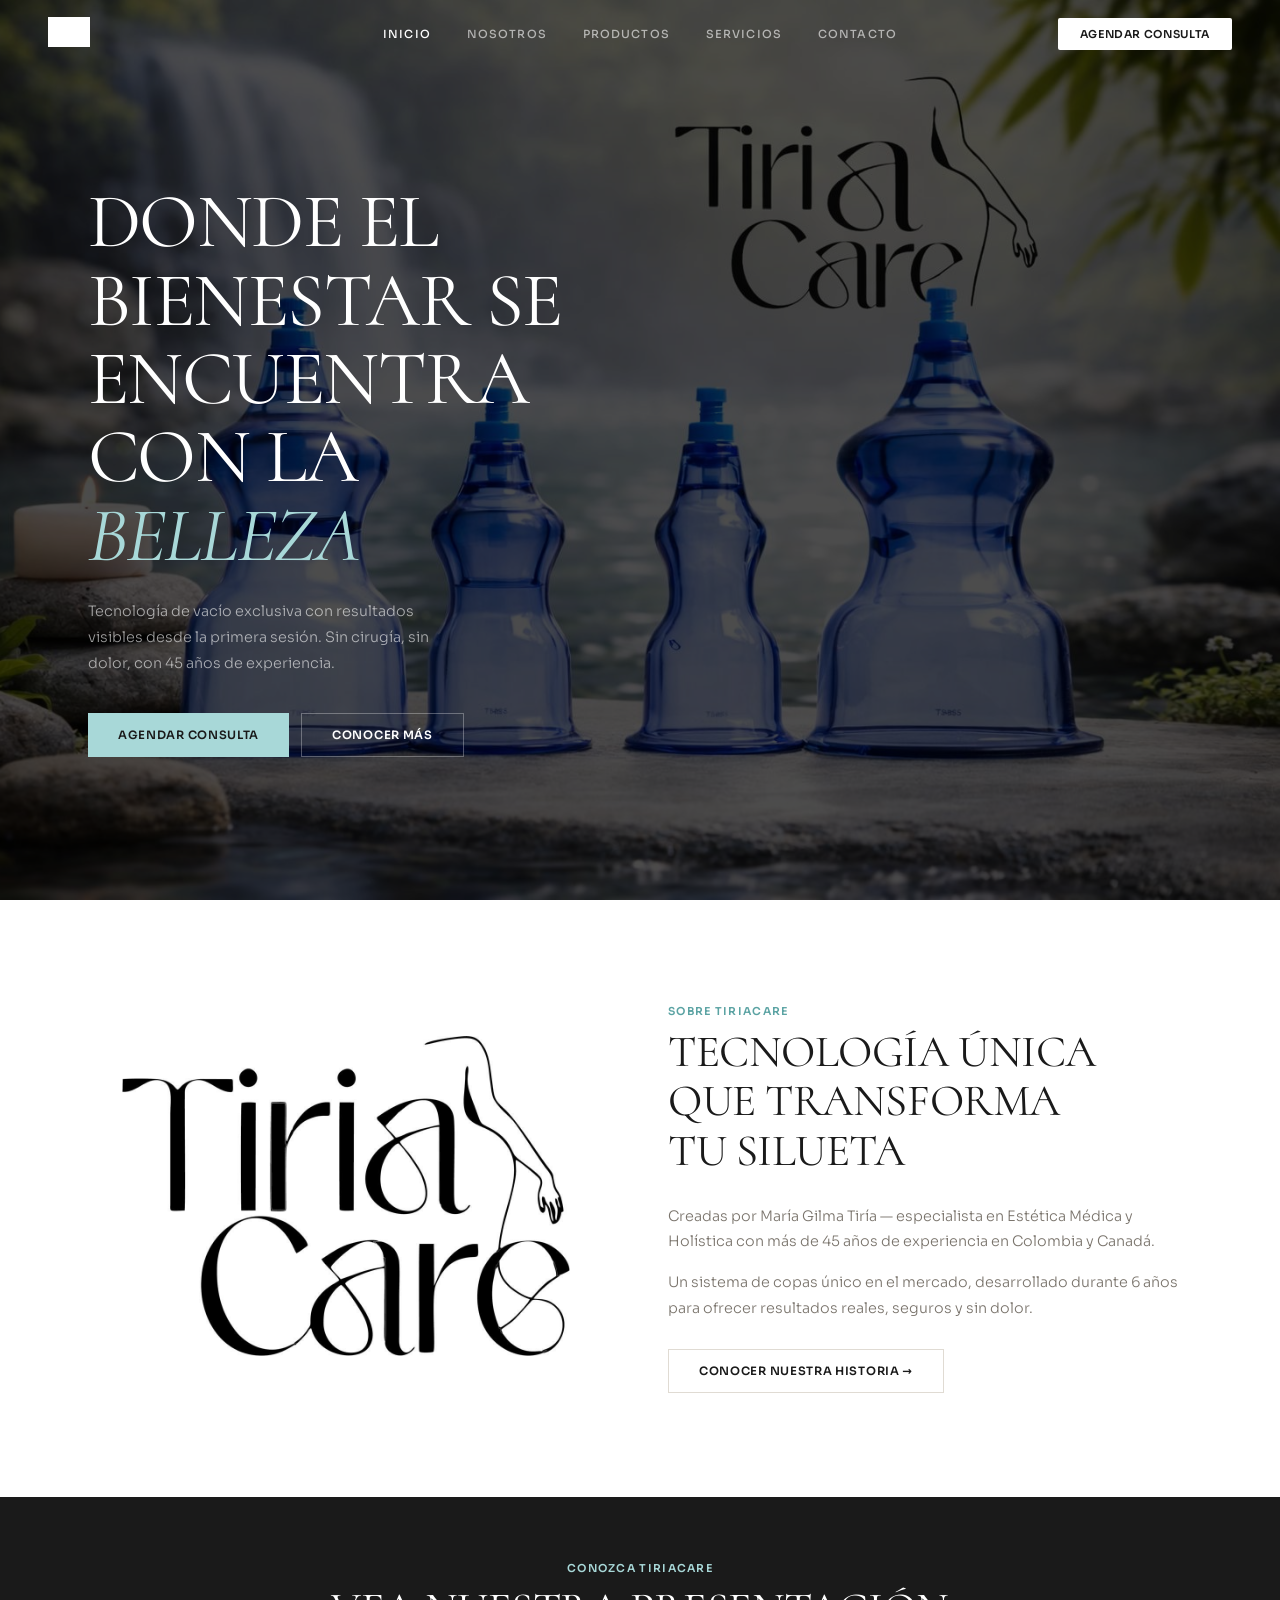
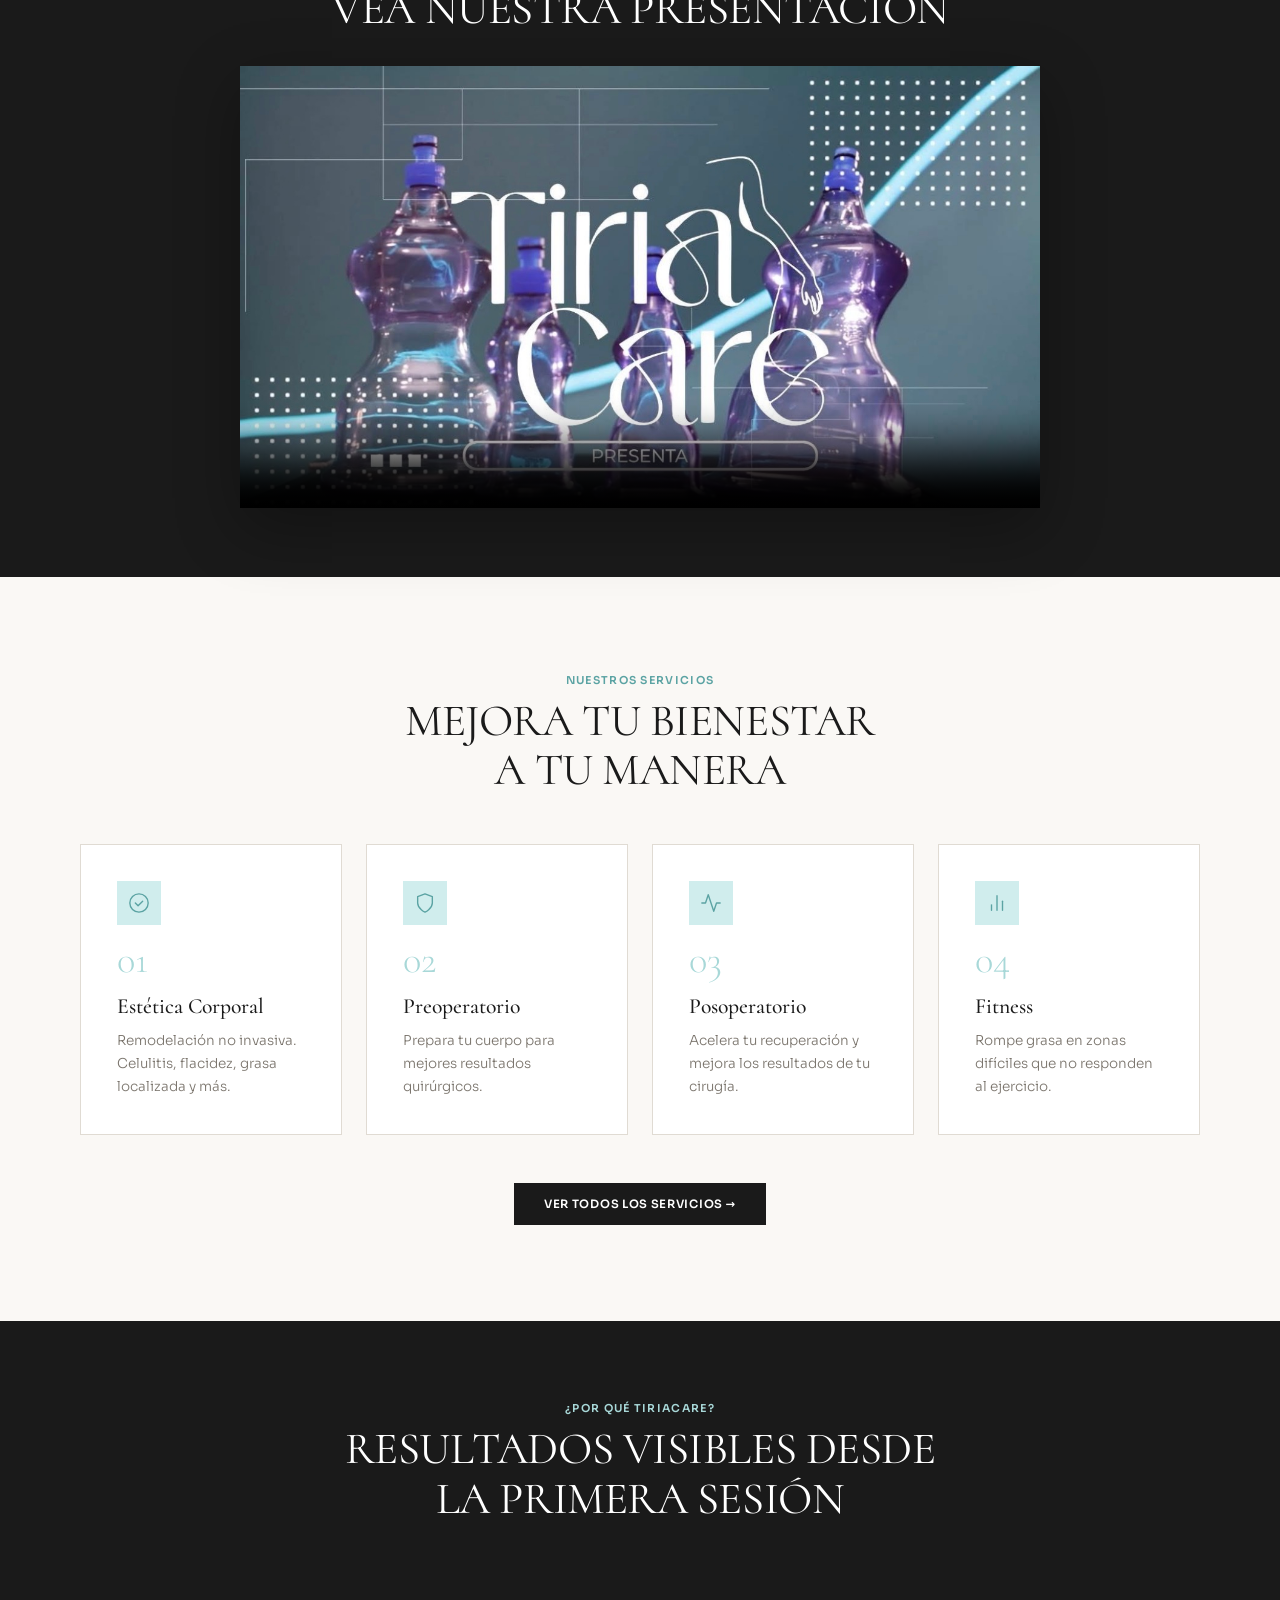
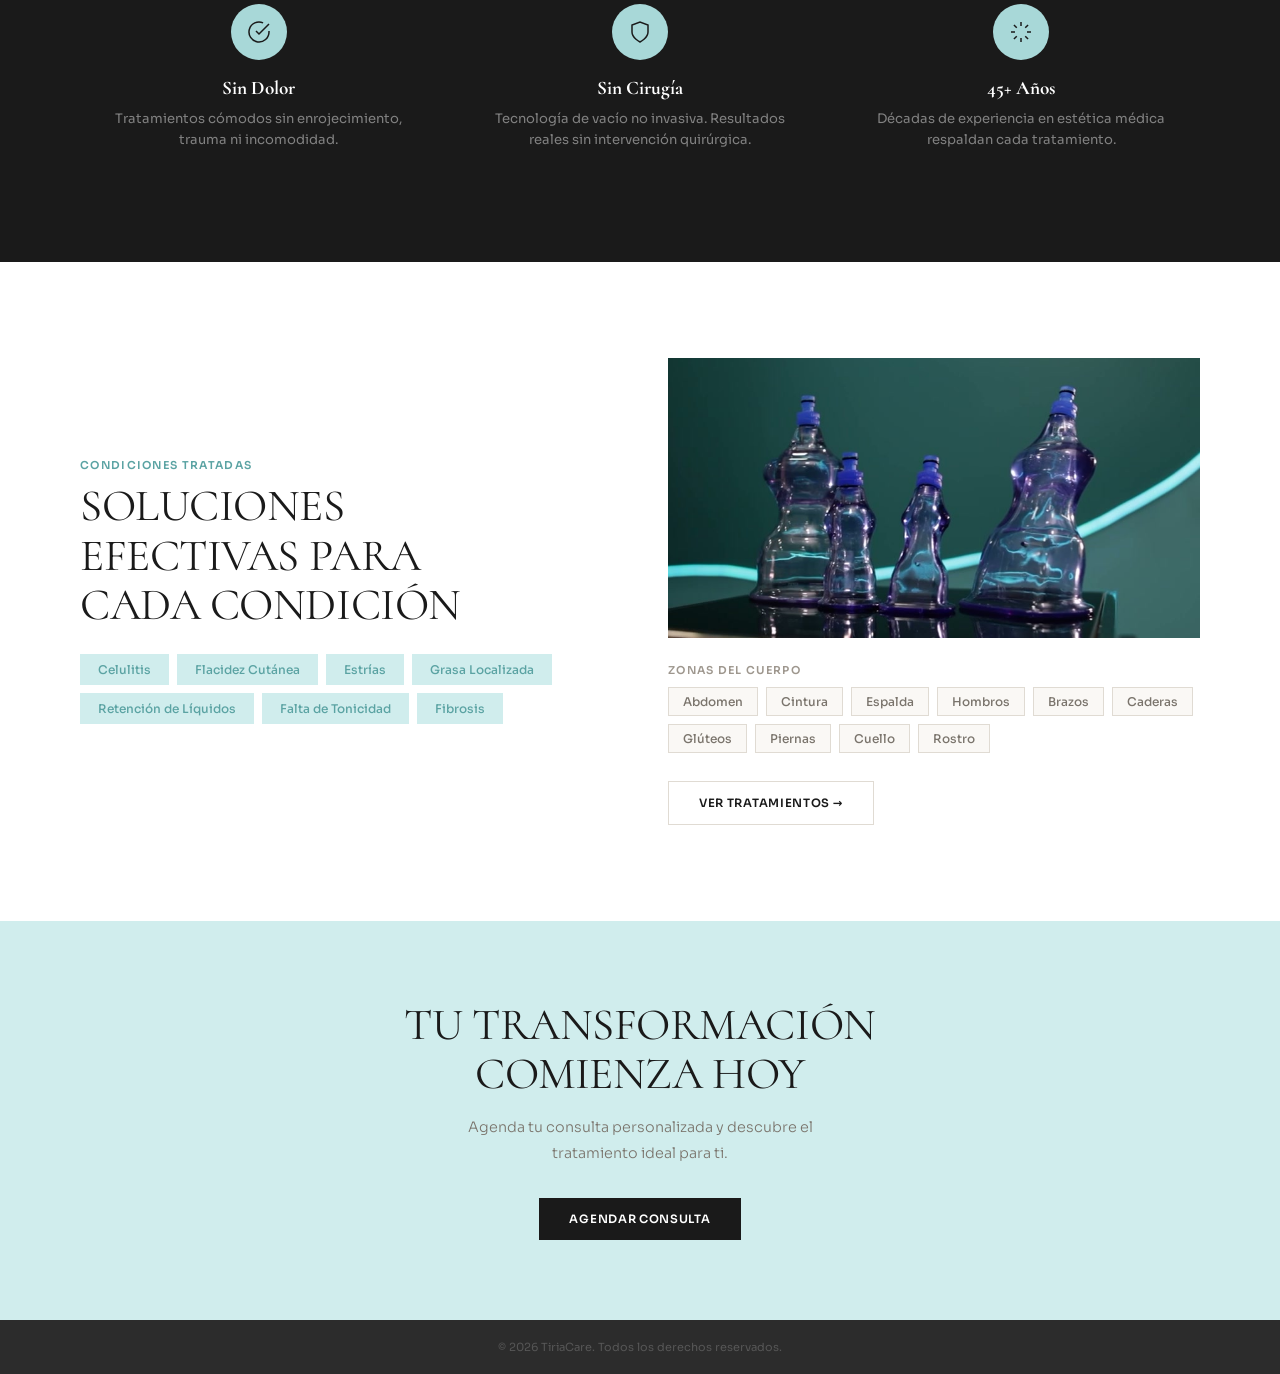
==== commit f1401bf3: "Remove trust strip from homepage Co-Authored-By: Claude Opus 4.6 (1M context) <noreply@anthropic.com" ====
--- a/index.html
+++ b/index.html
@@ -4,7 +4,7 @@
   <meta charset="UTF-8">
   <meta name="viewport" content="width=device-width, initial-scale=1.0">
   <title>TiriaCare — Estética Médica No Invasiva</title>
-  <link rel="stylesheet" href="styles.css?v=200">
+  <link rel="stylesheet" href="styles.css?v=201">
   <meta http-equiv="Cache-Control" content="no-cache, no-store, must-revalidate">
   <meta http-equiv="Pragma" content="no-cache">
   <meta http-equiv="Expires" content="0">
@@ -208,28 +208,6 @@
     </div>
   </section>
 
-  <!-- Trust strip -->
-  <div style="background: var(--charcoal); padding: 24px 48px; border-bottom: 1px solid rgba(255,255,255,0.06);">
-    <div class="container" style="display: flex; justify-content: center; align-items: center; gap: 48px; flex-wrap: wrap;">
-      <div style="display: flex; align-items: center; gap: 10px;">
-        <svg width="18" height="18" viewBox="0 0 24 24" fill="none" stroke="var(--teal)" stroke-width="1.5"><path d="M22 11.08V12a10 10 0 1 1-5.93-9.14"/><polyline points="22 4 12 14.01 9 11.01"/></svg>
-        <span style="font-size: 0.75rem; font-weight: 500; color: rgba(255,255,255,0.5); letter-spacing: 0.06em;">Sin Dolor</span>
-      </div>
-      <div style="display: flex; align-items: center; gap: 10px;">
-        <svg width="18" height="18" viewBox="0 0 24 24" fill="none" stroke="var(--teal)" stroke-width="1.5"><path d="M12 22s8-4 8-10V5l-8-3-8 3v7c0 6 8 10 8 10z"/></svg>
-        <span style="font-size: 0.75rem; font-weight: 500; color: rgba(255,255,255,0.5); letter-spacing: 0.06em;">Sin Cirugía</span>
-      </div>
-      <div style="display: flex; align-items: center; gap: 10px;">
-        <svg width="18" height="18" viewBox="0 0 24 24" fill="none" stroke="var(--teal)" stroke-width="1.5"><path d="M12 2v4m0 12v4M4.93 4.93l2.83 2.83m8.48 8.48l2.83 2.83M2 12h4m12 0h4M4.93 19.07l2.83-2.83m8.48-8.48l2.83-2.83"/></svg>
-        <span style="font-size: 0.75rem; font-weight: 500; color: rgba(255,255,255,0.5); letter-spacing: 0.06em;">45+ Años de Experiencia</span>
-      </div>
-      <div style="display: flex; align-items: center; gap: 10px;">
-        <svg width="18" height="18" viewBox="0 0 24 24" fill="none" stroke="var(--teal)" stroke-width="1.5"><path d="M20.84 4.61a5.5 5.5 0 0 0-7.78 0L12 5.67l-1.06-1.06a5.5 5.5 0 0 0-7.78 7.78l1.06 1.06L12 21.23l7.78-7.78 1.06-1.06a5.5 5.5 0 0 0 0-7.78z"/></svg>
-        <span style="font-size: 0.75rem; font-weight: 500; color: rgba(255,255,255,0.5); letter-spacing: 0.06em;">Resultados Inmediatos</span>
-      </div>
-    </div>
-  </div>
-
   <!-- Footer minimal -->
   <footer style="background: var(--charcoal); padding: 20px 48px; text-align: center;">
     <p style="font-size: 0.7rem; color: rgba(255,255,255,0.2);">&copy; 2026 TiriaCare. Todos los derechos reservados.</p>
